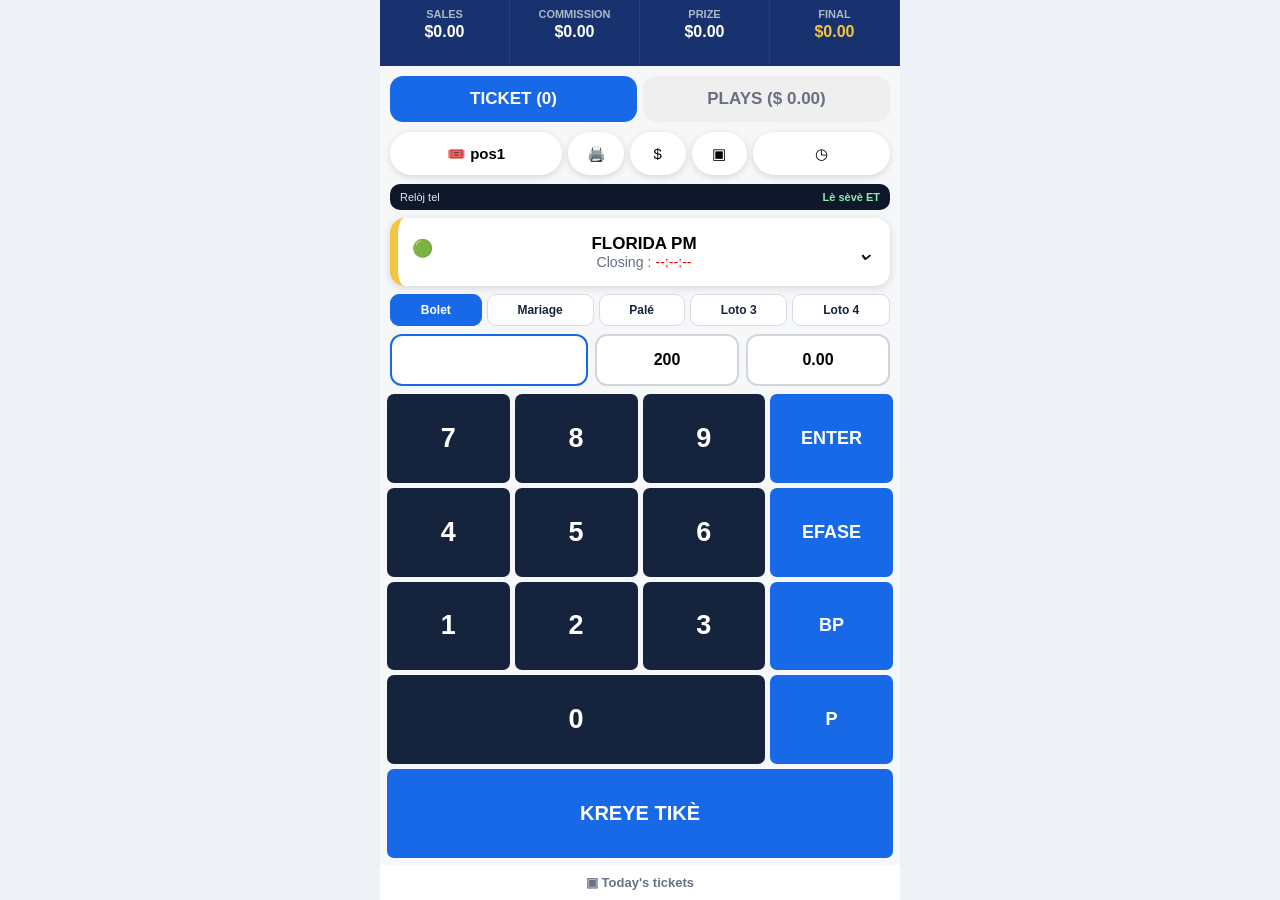
==== index.html @ c9020928 "Auto-detect Bolet Loto3 Mariage and keep explicit Loto4 option" ====
<!DOCTYPE html>
<html lang="ht">
<head>
  <meta charset="UTF-8" />
  <meta name="viewport" content="width=device-width, initial-scale=1, viewport-fit=cover" />
  <meta name="theme-color" content="#071a4a" />
  <link rel="manifest" href="./manifest.webmanifest" />
  <title>Cash Loto Bolet POS</title>
  <style>
*{box-sizing:border-box}html,body{margin:0;width:100%;height:100%;overflow:hidden;overscroll-behavior:none;background:#eef1f5;font-family:-apple-system,BlinkMacSystemFont,"Segoe UI",sans-serif;color:#101827}
.posapp{width:100%;max-width:520px;height:100dvh;min-height:100dvh;margin:auto;background:#f6f7f9;overflow:hidden;display:flex;flex-direction:column;touch-action:manipulation}
.top{height:78px;background:linear-gradient(180deg,#1839e8 0%,#0879ef 55%,#08c9d7 100%);display:flex;align-items:center;gap:10px;padding:env(safe-area-inset-top) 12px 0}
.icon{border:0;background:transparent;font-size:28px;font-weight:900}.brand{flex:1;text-align:center;font-weight:900;font-size:22px}.brand b{color:#ffd21a}.brand small{display:block;font-size:8px;letter-spacing:2px}
.balance{text-align:center}.balance small{display:block;font-size:10px;font-weight:800}.balance strong{font-size:20px}
.stats{height:66px;background:#17326f;color:#aeb7c6;display:grid;grid-template-columns:repeat(4,1fr);text-align:center}.stats div{padding:8px 3px;border-right:1px solid #344052;font-size:11px;font-weight:800}.stats b{display:block;color:#fff;font-size:16px;margin-top:3px}.stats div:last-child b{color:#f4c542}
.tabs{display:grid;grid-template-columns:1fr 1fr;gap:6px;padding:10px}.tabs button{border:0;border-radius:13px;padding:13px;font-size:17px;font-weight:900;color:#687080}.tabs .active{background:#1769e8;color:#fff}
.tools{display:grid;grid-template-columns:1.7fr .55fr .55fr .55fr 1.35fr;gap:6px;padding:0 10px 9px}.tools button{min-height:43px;border:0;background:#fff;border-radius:22px;box-shadow:0 2px 7px #0002;font-size:15px}
.draw{width:calc(100% - 20px);margin:0 10px 8px;min-height:68px;border:0;border-left:8px solid #f4c542;border-radius:15px;background:#fff;box-shadow:0 2px 8px #0002;position:relative;font-size:17px}.draw span{position:absolute;left:14px;top:20px}.draw b{display:block}.draw small{display:block;color:#667085}.draw em{color:red;font-style:normal}.draw i{position:absolute;right:16px;top:22px;font-size:22px}
.timebar{margin:0 10px 8px;background:#0f172a;color:#e2e8f0;font-size:11px;padding:7px 10px;border-radius:10px;display:flex;justify-content:space-between}.timebar b{color:#86efac}
.clockwarn,.offbar{margin:0 10px 8px;font-size:11px;padding:7px 10px;border-radius:10px;font-weight:700;text-align:center}
.clockwarn{background:#fef3c7;color:#92400e}.offbar{background:#f59e0b;color:#111;display:none}.offbar.on{display:block}
.inputs{display:grid;grid-template-columns:1.1fr .8fr .8fr;gap:7px;padding:0 10px 8px}.inputs input{width:100%;height:52px;border:2px solid #d2d6dc;border-radius:12px;text-align:center;font-size:22px;font-weight:800}.inputs input:first-child{border-color:#1769e8}
.keys{display:grid;grid-template-columns:repeat(4,1fr);gap:5px;padding:0 7px;flex:1;min-height:0}.keys button{height:auto;min-height:0;border:0;border-radius:7px;background:#15233d;color:#fff;font-size:27px;font-weight:800}.keys .green,.keys .enter{background:#1769e8}.keys .muted{background:#aeb4bd}.keys .print{background:#164ec9}.keys .cal{background:#c4a35a}.keys .zero{grid-column:span 2}.keys .enter{grid-column:span 2;font-size:24px}.keys button.selected{outline:3px solid #f4c542;outline-offset:-3px}
footer{flex:0 0 auto;text-align:center;background:#fff;margin-top:7px;padding:10px 8px max(10px,env(safe-area-inset-bottom));font-size:13px;font-weight:700;color:#697386}
.panel{position:fixed;left:50%;transform:translateX(-50%);bottom:0;width:min(520px,100%);max-height:70vh;overflow:auto;background:#fff;border-radius:18px 18px 0 0;box-shadow:0 -10px 35px #0004;padding:16px;z-index:50}.panel.hidden{display:none}.panel h3{margin:0 0 10px}.panel .row{display:flex;justify-content:space-between;padding:10px 0;border-bottom:1px solid #eee}.panel button{padding:9px 12px;border:0;border-radius:9px;background:#1769e8;color:#fff;font-weight:700;margin:4px 4px 0 0}
.wa{background:#25D366!important}.printb{background:#111!important}
.receipt{font-family:ui-monospace,Menlo,Consolas,monospace;font-size:13px;border:1px dashed #9ca3af;padding:12px;border-radius:8px;margin:8px 0}
@media print{.top,.stats,.tabs,.tools,.draw,.inputs,.keys,footer,.timebar,.clockwarn,.offbar,.panel button{display:none!important}.panel{position:static;transform:none;box-shadow:none;max-height:none}}
  @media(max-height:760px){.top{height:64px}.stats{height:56px}.tabs{padding:6px 10px}.tabs button{padding:9px}.tools{padding-bottom:6px}.tools button{min-height:36px}.draw{min-height:56px;margin-bottom:6px}.inputs input{height:44px}.keys{gap:4px}.keys button{font-size:23px}footer{padding-top:6px;padding-bottom:max(6px,env(safe-area-inset-bottom))}}
button{-webkit-tap-highlight-color:transparent;user-select:none}input{font-size:16px!important}
.gamepick{font-size:14px!important;background:#e8edf5!important;color:#142136!important}.gamepick.selected{background:#1769e8!important;color:#fff!important;outline:3px solid #f4c542;outline-offset:-3px}.keys .print,.keys .cal,.keys .muted{font-size:14px}
.gamebar{display:flex;gap:5px;padding:0 10px 8px;overflow-x:auto;scrollbar-width:none}.gamebar::-webkit-scrollbar{display:none}.gamebar button{flex:1 0 auto;border:1px solid #d7dce5;background:#fff;color:#15233d;border-radius:9px;padding:8px 10px;font-size:12px;font-weight:800}.gamebar button.active{background:#1769e8;color:#fff;border-color:#1769e8}
.finalkeys{grid-template-columns:repeat(4,1fr)!important}.finalkeys .zero{grid-column:span 3!important}.finalkeys .side{background:#1769e8!important;color:#fff!important;font-size:18px!important}.finalkeys .create{grid-column:1/-1!important;background:#1769e8!important;color:#fff!important;font-size:20px!important}.finalkeys button{min-height:58px}
</style>
</head>
<body>
<div class="posapp">

<section class="stats"><div>SALES<b id="sales">$0.00</b></div><div>COMMISSION<b id="comm">$0.00</b></div><div>PRIZE<b id="prize">$0.00</b></div><div>FINAL<b id="final">$0.00</b></div></section>
<section class="tabs"><button class="active" id="ticketTab">TICKET (<span id="tc">0</span>)</button><button id="playsTab">PLAYS ($ <span id="plays">0.00</span>)</button></section>
<section class="tools"><button id="posBtn">🎟️ <b>pos1</b></button><button id="printBtn">🖨️</button><button id="moneyBtn">$</button><button id="copyBtn">▣</button><button id="clockBtn">◷ <span id="clock"></span></button></section>
<div class="offbar" id="offbar">OFFLINE — vann yo ap senkronize apre</div>
<div class="timebar"><span id="phoneTime">Relòj tel</span><b id="serverTime">Lè sèvè ET</b></div>
<div class="clockwarn" id="clockwarn" style="display:none">Relòj telefòn lan pa bon. Fèmen vann sou lè sèvè.</div>
<button class="draw" id="drawBtn"><span>🟢</span><b id="drawName">FLORIDA PM</b><small>Closing : <em id="countdown">--:--:--</em></small><i>⌄</i></button>
<section class="gamebar"><button class="active" data-mode="B">Bolet</button><button data-mode="M">Mariage</button><button data-mode="P">Palé</button><button data-mode="3">Loto 3</button><button data-mode="4">Loto 4</button></section>
<section class="inputs"><input id="number" inputmode="none" readonly maxlength="4" aria-label="Nimewo"><input id="limit" value="200" readonly aria-label="Disponib"><input id="amount" inputmode="none" readonly value="0.00" aria-label="Montan"></section>
<section class="keys finalkeys">
<button data-key="7">7</button><button data-key="8">8</button><button data-key="9">9</button><button class="side" id="enter">ENTER</button>
<button data-key="4">4</button><button data-key="5">5</button><button data-key="6">6</button><button class="side" data-key="back">EFASE</button>
<button data-key="1">1</button><button data-key="2">2</button><button data-key="3">3</button><button class="side" data-mode="BP">BP</button>
<button class="zero" data-key="0">0</button><button class="side" data-mode="P">P</button>
<button class="create" id="createTicket">KREYE TIKÈ</button>
</section>
<footer id="todayBtn">▣ Today's tickets</footer>
<div id="panel" class="panel hidden"></div>
</div>
<script>
const S='cashloto-active-pos-v4';
let st=JSON.parse(localStorage.getItem(S)||'null')||{balance:707.58,sales:0,tickets:[],cart:[],mode:'B',draw:'FLORIDA PM'};
const save=()=>localStorage.setItem(S,JSON.stringify(st));
const el=id=>document.getElementById(id);
const num=el('number'), amt=el('amount'), panel=el('panel');
const fmt=n=>'$'+Number(n||0).toFixed(2);
let field='number',marriageFirst='';
num.onclick=()=>field='number'; amt.onclick=()=>field='amount';
const DRAWS={'FLORIDA AM':[13,15],'FLORIDA PM':[21,30],'NEW YORK AM':[14,15],'NEW YORK PM':[22,15],'GEORGIA AM':[12,15],'GEORGIA PM':[18,45],'CONNECTICUT AM':[13,20],'CONNECTICUT PM':[22,15]};
function maxLen(){return 4}
function resolvedMode(n){
  if(st.mode==='4') return '4';
  if(st.mode==='3') return '3';
  if(st.mode==='M') return 'M';
  if(st.mode==='P') return 'P';
  if(n.length===2) return 'B';
  if(n.length===3) return '3';
  if(n.length===4) return 'M';
  return st.mode||'B';
}

const UUIDS=['000018f0-0000-1000-8000-00805f9b34fb','49535343-fe7d-4ae5-8fa9-9fafd205e455','6e400001-b5a3-f393-e0a9-e50e24dcca9e','e7810a71-73ae-499d-8c15-faa9aef0c3f2'];
let bt={dev:null,ch:null,name:localStorage.getItem('escpos-name')||''};
function enc(s){const a=new Uint8Array(s.length);for(let i=0;i<s.length;i++)a[i]=s.charCodeAt(i)&255;return a}
function merge(parts){const n=parts.reduce((a,p)=>a+p.length,0);const o=new Uint8Array(n);let i=0;parts.forEach(p=>{o.set(p,i);i+=p.length});return o}
function ticketBytes(list){
  const tot=list.reduce((a,t)=>a+t.amount,0);
  const L=['CASH LOTO','** ORIGINAL **','PDV pos1',st.draw,'--------------------','BOUL          PWEN'];
  list.forEach(t=>L.push((t.number+'          ').slice(0,12)+fmt(t.amount)));
  L.push('--------------------','TOTAL     '+fmt(tot),'58mm ESC/POS','');
  return merge([
    new Uint8Array([0x1B,0x40,0x1C,0x2E,0x1B,0x61,0x01,0x1B,0x21,0x00]),
    enc(L.join('\n')+'\n\n\n'),
    new Uint8Array([0x1D,0x56,0x00])
  ]);
}
async function findWrite(server){
  const svcs=await server.getPrimaryServices();
  for(const s of svcs){
    const chs=await s.getCharacteristics();
    for(const c of chs){ if(c.properties.write||c.properties.writeWithoutResponse) return c; }
  }
  throw new Error('Pa jwenn kanal write');
}
async function btConnect(){
  if(!navigator.bluetooth) throw new Error('Web Bluetooth pa disponib. Itilize Chrome Android / Edge.');
  const dev=await navigator.bluetooth.requestDevice({acceptAllDevices:true,optionalServices:UUIDS});
  const server=await dev.gatt.connect();
  bt.ch=await findWrite(server); bt.dev=dev; bt.name=dev.name||'Enprimant';
  localStorage.setItem('escpos-name',bt.name);
}
async function btWrite(bytes){
  if(!bt.ch) await btConnect();
  const chunk=20;
  for(let i=0;i<bytes.length;i+=chunk){
    const sl=bytes.slice(i,i+chunk);
    if(bt.ch.properties.writeWithoutResponse) await bt.ch.writeValueWithoutResponse(sl);
    else await bt.ch.writeValue(sl);
  }
}
async function printEscpos(list){
  try{ await btWrite(ticketBytes(list)); alert('Voye sou enprimant: '+(bt.name||'')); }
  catch(e){ if(!confirm(e.message+'\nEnprime sou telefòn?')) return; window.print(); }
}

function sync(){
  el('balance').textContent=fmt(st.balance); el('final').textContent=fmt(st.balance);
  el('sales').textContent=fmt(st.sales); el('comm').textContent=fmt(st.sales*0.1);
  el('tc').textContent=st.tickets.length;
  el('plays').textContent=st.cart.reduce((a,t)=>a+t.amount,0).toFixed(2);
  el('drawName').textContent=st.draw;
  document.querySelectorAll('[data-mode]').forEach(b=>{b.classList.toggle('selected',b.dataset.mode===st.mode);b.classList.toggle('active',b.dataset.mode===st.mode)});
  el('offbar').classList.toggle('on',!navigator.onLine);
}
function rows(a){return a.length?a.map(t=>'<div class="row"><span><b>'+t.number+'</b> · '+t.draw+' · '+t.mode+'</span><b>'+fmt(t.amount)+'</b></div>').join(''):'<p>Pa gen tikè.</p>'}
function show(t,h){panel.innerHTML='<h3>'+t+'</h3>'+h+'<p><button id="closePanel">Fèmen</button></p>';panel.classList.remove('hidden');el('closePanel').onclick=()=>panel.classList.add('hidden')}
function receiptHtml(list){
  const lines=list.map(t=>'<div class="row"><span>'+t.number+'</span><b>'+fmt(t.amount)+'</b></div>').join('');
  const tot=list.reduce((a,t)=>a+t.amount,0);
  return '<div class="receipt"><h3>** ORIGINAL **</h3><div class="row"><span>PDV</span><b>pos1</b></div><div class="row"><span>Tiraj</span><b>'+st.draw+'</b></div><div class="row"><span>BOUL</span><b>PWEN</b></div>'+lines+'<div class="row"><span>TOTAL FICH</span><b>'+fmt(tot)+'</b></div></div>';
}
function afterTicket(list){
  show('Fich kreye', receiptHtml(list)+
    '<button class="printb" id="pBt">Enprime ESC/POS</button>'+
    '<button class="printb" id="p1">Enprime telefòn</button>'+
    '<button class="wa" id="wa1">WhatsApp</button>');
  el('pBt').onclick=()=>printEscpos(list);
  el('p1').onclick=()=>window.print();
  el('wa1').onclick=()=>{const tot=list.reduce((a,t)=>a+t.amount,0);location.href='https://wa.me/?text='+encodeURIComponent('Cash Loto '+st.draw+'\n'+list.map(t=>t.number+' = '+fmt(t.amount)).join('\n')+'\nTotal '+fmt(tot));};
}
function printerPanel(){
  show('Paramèt Enprimant',
    '<div class="row"><span>Web Bluetooth</span><b>'+(navigator.bluetooth?'Wi':'Non')+'</b></div>'+
    '<div class="row"><span>Machin</span><b>'+(bt.name||'Pa konekte')+'</b></div>'+
    '<div class="row"><span>Papye</span><b>58 mm · 32 kar</b></div>'+
    '<div class="row"><span>Kòd</span><b>ESC/POS · CP1252</b></div>'+
    '<button id="btPair">Konekte Bluetooth</button>'+
    '<button id="btTest">Tès enprime</button>');
  el('btPair').onclick=()=>btConnect().then(()=>alert('Konekte: '+bt.name)).catch(e=>alert(e.message));
  el('btTest').onclick=()=>printEscpos([{number:'00',amount:0,draw:st.draw}]);
}
document.querySelector('.keys').onclick=e=>{
  const b=e.target.closest('button'); if(!b) return;
  const k=b.dataset.key,m=b.dataset.mode;
  if(m){st.mode=m;marriageFirst='';num.value='';field='number';save();sync();return}
  if(k==='back'){ if(field==='amount') amt.value=amt.value.length>1?amt.value.slice(0,-1):'0'; else num.value=num.value.slice(0,-1); }
  else if(/^\d$/.test(k)){if(field==='amount'){amt.value=(amt.value==='0.00'||amt.value==='0')?k:amt.value+k}else{num.value=(num.value+k).slice(0,4)}}
  else if(k==='.'){ field='amount'; if(!String(amt.value).includes('.')) amt.value+='.'; }
  else if(k==='+') amt.value=((+amt.value||0)+1).toFixed(2);
  else if(k==='-') amt.value=Math.max(0,(+amt.value||0)-1).toFixed(2);
  else if(k==='/') amt.value=((+amt.value||0)/2).toFixed(2);
};
el('enter').onclick=()=>{
  let n=num.value.trim(),a=Number(amt.value);
  if(!n)return alert('Antre boul la.');
  const mode=resolvedMode(n);
  if(mode==='B'&&n.length!==2)return alert('Bolet = 2 chif.');
  if(mode==='3'&&n.length!==3)return alert('Loto 3 = 3 chif.');
  if(mode==='4'&&n.length!==4)return alert('Loto 4 = 4 chif.');
  if(mode==='M'&&n.length!==4)return alert('Mariage = 4 chif (2 boul).');
  if(mode==='P'&&n.length!==2)return alert('Palé = 2 chif.');
  if(!a||a<=0){a=Number(st.lastAmount||0);if(!a){field='amount';return alert('Antre montan an.');}amt.value=a.toFixed(2);}
  const available=Number(el('limit').value)||0;
  if(a>available)return alert('Montan disponib se '+fmt(available)+'.');
  if(a>st.balance)return alert('Balance pa sifi.');
  const displayNumber=mode==='M'?n.slice(0,2)+'-'+n.slice(2):n;
  const t={id:Date.now(),number:displayNumber,amount:a,draw:st.draw,mode,at:new Date().toISOString()};
  st.lastAmount=a;st.balance-=a;st.sales+=a;st.tickets.unshift(t);st.cart.push(t);save();sync();
  num.value='';amt.value=a.toFixed(2);field='number';
};
el('drawBtn').onclick=()=>show('Chwazi tiraj',Object.keys(DRAWS).map(d=>'<div class="row"><span>'+d+'</span><button data-draw="'+d+'">Chwazi</button></div>').join(''));
panel.onclick=e=>{const d=e.target.dataset.draw;if(d){st.draw=d;save();sync();panel.classList.add('hidden');return}if(e.target.id==='printerOpen')printerPanel()};
el('ticketTab').onclick=()=>show('Tikè',rows(st.tickets));
el('playsTab').onclick=()=>show('Plays',rows(st.cart)+receiptHtml(st.cart));
el('todayBtn').onclick=()=>show("Today's tickets",rows(st.tickets.filter(t=>new Date(t.at).toDateString()===new Date().toDateString())));
el('printBtn').onclick=()=>{if(!st.cart.length)return alert('Pa gen fich.');afterTicket(st.cart)};
el('moneyBtn').onclick=()=>show('Balance','<div class="row"><span>Balance</span><b>'+fmt(st.balance)+'</b></div>');
el('copyBtn').onclick=async()=>{const t=st.tickets[0];if(!t)return alert('Pa gen tikè.');try{await navigator.clipboard.writeText('Cash Loto '+t.number+' '+fmt(t.amount));alert('Kopye')}catch(e){alert(e.message)}};
el('posBtn').onclick=()=>show('POS','<div class="row"><span>PDV</span><b>pos1</b></div>');
el('menuBtn').onclick=()=>show('Menu','<div class="row"><span>POS</span><b>pos1</b></div><div class="row"><span>Tikè jodi a</span><b>'+st.tickets.length+'</b></div><button id="printerOpen">Enprimant</button>');
el('reportBtn').onclick=()=>show('Rapò','<div class="row"><span>Sales</span><b>'+fmt(st.sales)+'</b></div>');
el('moreBtn').onclick=()=>printerPanel();
el('clockBtn').onclick=()=>alert(new Date().toLocaleString());
function tick(){
  const now=new Date(), et=new Date(now.toLocaleString('en-US',{timeZone:'America/New_York'}));
  el('phoneTime').textContent='Tel '+now.toLocaleTimeString();
  el('serverTime').textContent='Sèvè '+et.toLocaleTimeString()+' ET';
  el('clockwarn').style.display=Math.abs(now-et)>5*60*1000?'block':'none';
  const hhmm=DRAWS[st.draw]; if(!hhmm) return;
  const close=new Date(et); close.setHours(hhmm[0],hhmm[1],0,0);
  let sec=Math.max(0,Math.floor((close-et)/1000));
  el('countdown').textContent=[Math.floor(sec/3600),Math.floor(sec%3600/60),sec%60].map(x=>String(x).padStart(2,'0')).join(':');
  el('clock').textContent=et.toLocaleTimeString([],{hour:'2-digit',minute:'2-digit',second:'2-digit'});
}
setInterval(tick,1000);tick();sync();
window.addEventListener('online',sync);window.addEventListener('offline',sync);
if('serviceWorker' in navigator) navigator.serviceWorker.register('./sw.js');

el('createTicket').onclick=()=>{if(!st.cart.length)return alert('Pa gen play pou kreye tikè.');const list=[...st.cart];const total=list.reduce((a,t)=>a+t.amount,0);show('Tikè pare',receiptHtml(list)+'<button class="printb" id="finalPrint">Enprime</button><button class="wa" id="finalWa">WhatsApp</button>');el('finalPrint').onclick=()=>printEscpos(list);el('finalWa').onclick=()=>{location.href='https://wa.me/?text='+encodeURIComponent('Cash Loto '+st.draw+'\n'+list.map(t=>t.number+' = '+fmt(t.amount)).join('\n')+'\nTotal '+fmt(total))};st.cart=[];save();sync();};
</script>
</body>
</html>
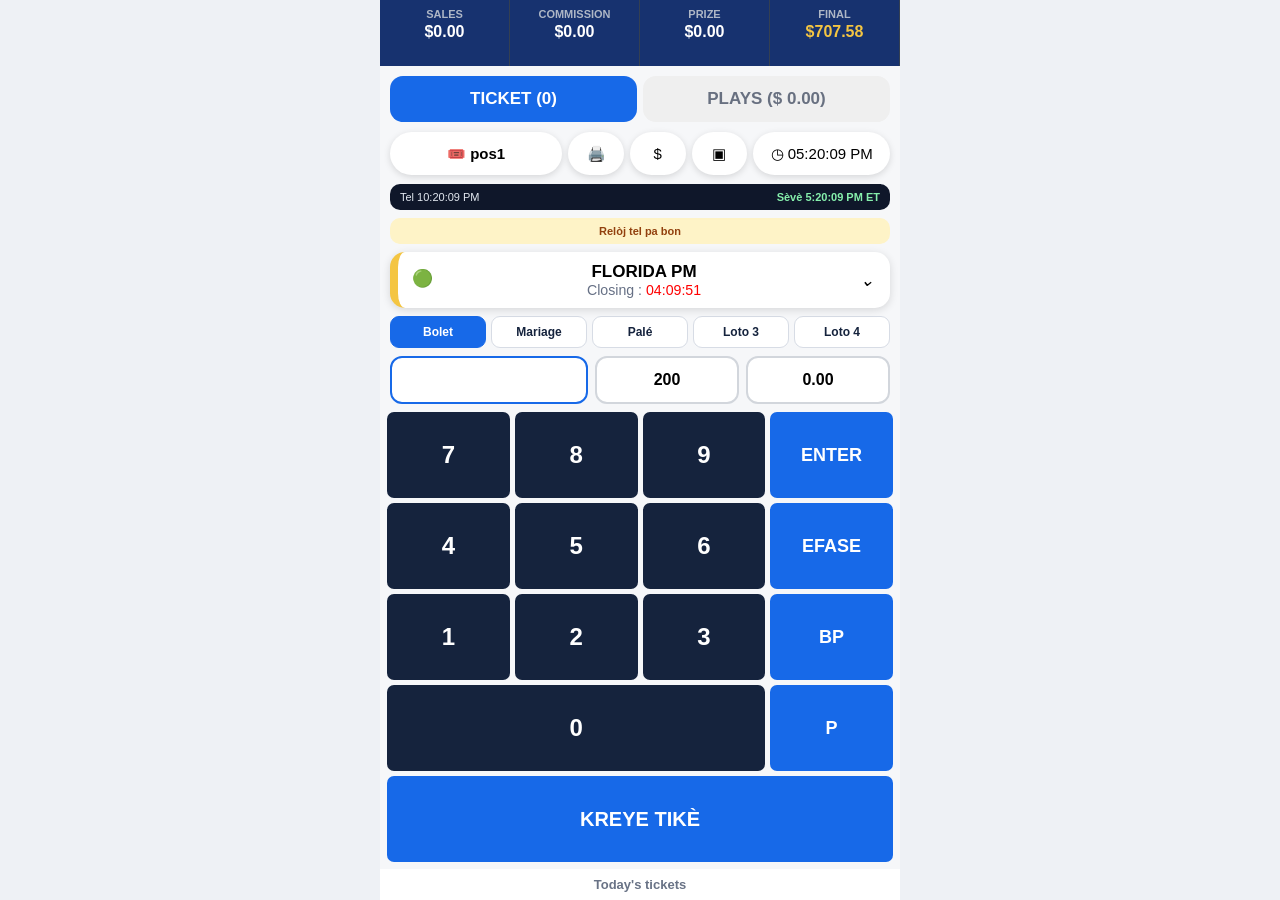
==== commit 839d37a1: "Fix ball entry and keypad functions after missing header IDs" ====
--- a/index.html
+++ b/index.html
@@ -9,212 +9,133 @@
   <style>
 *{box-sizing:border-box}html,body{margin:0;width:100%;height:100%;overflow:hidden;overscroll-behavior:none;background:#eef1f5;font-family:-apple-system,BlinkMacSystemFont,"Segoe UI",sans-serif;color:#101827}
 .posapp{width:100%;max-width:520px;height:100dvh;min-height:100dvh;margin:auto;background:#f6f7f9;overflow:hidden;display:flex;flex-direction:column;touch-action:manipulation}
-.top{height:78px;background:linear-gradient(180deg,#1839e8 0%,#0879ef 55%,#08c9d7 100%);display:flex;align-items:center;gap:10px;padding:env(safe-area-inset-top) 12px 0}
-.icon{border:0;background:transparent;font-size:28px;font-weight:900}.brand{flex:1;text-align:center;font-weight:900;font-size:22px}.brand b{color:#ffd21a}.brand small{display:block;font-size:8px;letter-spacing:2px}
-.balance{text-align:center}.balance small{display:block;font-size:10px;font-weight:800}.balance strong{font-size:20px}
 .stats{height:66px;background:#17326f;color:#aeb7c6;display:grid;grid-template-columns:repeat(4,1fr);text-align:center}.stats div{padding:8px 3px;border-right:1px solid #344052;font-size:11px;font-weight:800}.stats b{display:block;color:#fff;font-size:16px;margin-top:3px}.stats div:last-child b{color:#f4c542}
 .tabs{display:grid;grid-template-columns:1fr 1fr;gap:6px;padding:10px}.tabs button{border:0;border-radius:13px;padding:13px;font-size:17px;font-weight:900;color:#687080}.tabs .active{background:#1769e8;color:#fff}
 .tools{display:grid;grid-template-columns:1.7fr .55fr .55fr .55fr 1.35fr;gap:6px;padding:0 10px 9px}.tools button{min-height:43px;border:0;background:#fff;border-radius:22px;box-shadow:0 2px 7px #0002;font-size:15px}
-.draw{width:calc(100% - 20px);margin:0 10px 8px;min-height:68px;border:0;border-left:8px solid #f4c542;border-radius:15px;background:#fff;box-shadow:0 2px 8px #0002;position:relative;font-size:17px}.draw span{position:absolute;left:14px;top:20px}.draw b{display:block}.draw small{display:block;color:#667085}.draw em{color:red;font-style:normal}.draw i{position:absolute;right:16px;top:22px;font-size:22px}
+.draw{width:calc(100% - 20px);margin:0 10px 8px;min-height:56px;border:0;border-left:8px solid #f4c542;border-radius:15px;background:#fff;box-shadow:0 2px 8px #0002;position:relative;font-size:17px}.draw span{position:absolute;left:14px;top:16px}.draw small{display:block;color:#667085}.draw em{color:red;font-style:normal}.draw i{position:absolute;right:16px;top:18px}
 .timebar{margin:0 10px 8px;background:#0f172a;color:#e2e8f0;font-size:11px;padding:7px 10px;border-radius:10px;display:flex;justify-content:space-between}.timebar b{color:#86efac}
-.clockwarn,.offbar{margin:0 10px 8px;font-size:11px;padding:7px 10px;border-radius:10px;font-weight:700;text-align:center}
-.clockwarn{background:#fef3c7;color:#92400e}.offbar{background:#f59e0b;color:#111;display:none}.offbar.on{display:block}
-.inputs{display:grid;grid-template-columns:1.1fr .8fr .8fr;gap:7px;padding:0 10px 8px}.inputs input{width:100%;height:52px;border:2px solid #d2d6dc;border-radius:12px;text-align:center;font-size:22px;font-weight:800}.inputs input:first-child{border-color:#1769e8}
-.keys{display:grid;grid-template-columns:repeat(4,1fr);gap:5px;padding:0 7px;flex:1;min-height:0}.keys button{height:auto;min-height:0;border:0;border-radius:7px;background:#15233d;color:#fff;font-size:27px;font-weight:800}.keys .green,.keys .enter{background:#1769e8}.keys .muted{background:#aeb4bd}.keys .print{background:#164ec9}.keys .cal{background:#c4a35a}.keys .zero{grid-column:span 2}.keys .enter{grid-column:span 2;font-size:24px}.keys button.selected{outline:3px solid #f4c542;outline-offset:-3px}
-footer{flex:0 0 auto;text-align:center;background:#fff;margin-top:7px;padding:10px 8px max(10px,env(safe-area-inset-bottom));font-size:13px;font-weight:700;color:#697386}
+.clockwarn,.offbar{margin:0 10px 8px;font-size:11px;padding:7px 10px;border-radius:10px;font-weight:700;text-align:center;display:none}.offbar.on,.clockwarn.on{display:block}.clockwarn{background:#fef3c7;color:#92400e}.offbar{background:#f59e0b;color:#111}
+.inputs{display:grid;grid-template-columns:1.1fr .8fr .8fr;gap:7px;padding:0 10px 8px}.inputs input{width:100%;height:48px;border:2px solid #d2d6dc;border-radius:12px;text-align:center;font-size:22px;font-weight:800}.inputs input:first-child{border-color:#1769e8}
+.keys{display:grid;grid-template-columns:repeat(4,1fr);gap:5px;padding:0 7px;flex:1;min-height:0}.keys button{border:0;border-radius:7px;background:#15233d;color:#fff;font-size:24px;font-weight:800;min-height:52px}
+footer{flex:0 0 auto;text-align:center;background:#fff;margin-top:7px;padding:8px max(8px,env(safe-area-inset-bottom));font-size:13px;font-weight:700;color:#697386}
 .panel{position:fixed;left:50%;transform:translateX(-50%);bottom:0;width:min(520px,100%);max-height:70vh;overflow:auto;background:#fff;border-radius:18px 18px 0 0;box-shadow:0 -10px 35px #0004;padding:16px;z-index:50}.panel.hidden{display:none}.panel h3{margin:0 0 10px}.panel .row{display:flex;justify-content:space-between;padding:10px 0;border-bottom:1px solid #eee}.panel button{padding:9px 12px;border:0;border-radius:9px;background:#1769e8;color:#fff;font-weight:700;margin:4px 4px 0 0}
 .wa{background:#25D366!important}.printb{background:#111!important}
 .receipt{font-family:ui-monospace,Menlo,Consolas,monospace;font-size:13px;border:1px dashed #9ca3af;padding:12px;border-radius:8px;margin:8px 0}
-@media print{.top,.stats,.tabs,.tools,.draw,.inputs,.keys,footer,.timebar,.clockwarn,.offbar,.panel button{display:none!important}.panel{position:static;transform:none;box-shadow:none;max-height:none}}
-  @media(max-height:760px){.top{height:64px}.stats{height:56px}.tabs{padding:6px 10px}.tabs button{padding:9px}.tools{padding-bottom:6px}.tools button{min-height:36px}.draw{min-height:56px;margin-bottom:6px}.inputs input{height:44px}.keys{gap:4px}.keys button{font-size:23px}footer{padding-top:6px;padding-bottom:max(6px,env(safe-area-inset-bottom))}}
+.gamebar{display:flex;gap:5px;padding:0 10px 8px}.gamebar button{flex:1;border:1px solid #d7dce5;background:#fff;color:#15233d;border-radius:9px;padding:8px 6px;font-size:12px;font-weight:800}.gamebar button.active{background:#1769e8;color:#fff;border-color:#1769e8}
+.finalkeys .zero{grid-column:span 3}.finalkeys .side,.finalkeys .create{background:#1769e8;color:#fff;font-size:18px}.finalkeys .create{grid-column:1/-1;font-size:20px}
 button{-webkit-tap-highlight-color:transparent;user-select:none}input{font-size:16px!important}
-.gamepick{font-size:14px!important;background:#e8edf5!important;color:#142136!important}.gamepick.selected{background:#1769e8!important;color:#fff!important;outline:3px solid #f4c542;outline-offset:-3px}.keys .print,.keys .cal,.keys .muted{font-size:14px}
-.gamebar{display:flex;gap:5px;padding:0 10px 8px;overflow-x:auto;scrollbar-width:none}.gamebar::-webkit-scrollbar{display:none}.gamebar button{flex:1 0 auto;border:1px solid #d7dce5;background:#fff;color:#15233d;border-radius:9px;padding:8px 10px;font-size:12px;font-weight:800}.gamebar button.active{background:#1769e8;color:#fff;border-color:#1769e8}
-.finalkeys{grid-template-columns:repeat(4,1fr)!important}.finalkeys .zero{grid-column:span 3!important}.finalkeys .side{background:#1769e8!important;color:#fff!important;font-size:18px!important}.finalkeys .create{grid-column:1/-1!important;background:#1769e8!important;color:#fff!important;font-size:20px!important}.finalkeys button{min-height:58px}
-</style>
+  </style>
 </head>
 <body>
 <div class="posapp">
-
 <section class="stats"><div>SALES<b id="sales">$0.00</b></div><div>COMMISSION<b id="comm">$0.00</b></div><div>PRIZE<b id="prize">$0.00</b></div><div>FINAL<b id="final">$0.00</b></div></section>
 <section class="tabs"><button class="active" id="ticketTab">TICKET (<span id="tc">0</span>)</button><button id="playsTab">PLAYS ($ <span id="plays">0.00</span>)</button></section>
 <section class="tools"><button id="posBtn">🎟️ <b>pos1</b></button><button id="printBtn">🖨️</button><button id="moneyBtn">$</button><button id="copyBtn">▣</button><button id="clockBtn">◷ <span id="clock"></span></button></section>
-<div class="offbar" id="offbar">OFFLINE — vann yo ap senkronize apre</div>
+<div class="offbar" id="offbar">OFFLINE</div>
 <div class="timebar"><span id="phoneTime">Relòj tel</span><b id="serverTime">Lè sèvè ET</b></div>
-<div class="clockwarn" id="clockwarn" style="display:none">Relòj telefòn lan pa bon. Fèmen vann sou lè sèvè.</div>
+<div class="clockwarn" id="clockwarn">Relòj tel pa bon</div>
 <button class="draw" id="drawBtn"><span>🟢</span><b id="drawName">FLORIDA PM</b><small>Closing : <em id="countdown">--:--:--</em></small><i>⌄</i></button>
-<section class="gamebar"><button class="active" data-mode="B">Bolet</button><button data-mode="M">Mariage</button><button data-mode="P">Palé</button><button data-mode="3">Loto 3</button><button data-mode="4">Loto 4</button></section>
-<section class="inputs"><input id="number" inputmode="none" readonly maxlength="4" aria-label="Nimewo"><input id="limit" value="200" readonly aria-label="Disponib"><input id="amount" inputmode="none" readonly value="0.00" aria-label="Montan"></section>
-<section class="keys finalkeys">
+<section class="gamebar" id="gamebar"><button class="active" data-mode="B">Bolet</button><button data-mode="M">Mariage</button><button data-mode="P">Palé</button><button data-mode="3">Loto 3</button><button data-mode="4">Loto 4</button></section>
+<section class="inputs"><input id="number" inputmode="none" readonly maxlength="4"><input id="limit" value="200" readonly><input id="amount" inputmode="none" readonly value="0.00"></section>
+<section class="keys finalkeys" id="keys">
 <button data-key="7">7</button><button data-key="8">8</button><button data-key="9">9</button><button class="side" id="enter">ENTER</button>
 <button data-key="4">4</button><button data-key="5">5</button><button data-key="6">6</button><button class="side" data-key="back">EFASE</button>
 <button data-key="1">1</button><button data-key="2">2</button><button data-key="3">3</button><button class="side" data-mode="BP">BP</button>
 <button class="zero" data-key="0">0</button><button class="side" data-mode="P">P</button>
 <button class="create" id="createTicket">KREYE TIKÈ</button>
 </section>
-<footer id="todayBtn">▣ Today's tickets</footer>
+<footer id="todayBtn">Today's tickets</footer>
 <div id="panel" class="panel hidden"></div>
 </div>
 <script>
-const S='cashloto-active-pos-v4';
-let st=JSON.parse(localStorage.getItem(S)||'null')||{balance:707.58,sales:0,tickets:[],cart:[],mode:'B',draw:'FLORIDA PM'};
+const S='cashloto-active-pos-v5';
+let st=JSON.parse(localStorage.getItem(S)||'null')||{balance:707.58,sales:0,tickets:[],cart:[],mode:'B',draw:'FLORIDA PM',lastAmount:0};
 const save=()=>localStorage.setItem(S,JSON.stringify(st));
 const el=id=>document.getElementById(id);
-const num=el('number'), amt=el('amount'), panel=el('panel');
+const on=(id,fn)=>{const n=el(id);if(n)n.onclick=fn};
+const num=el('number'),amt=el('amount'),panel=el('panel');
 const fmt=n=>'$'+Number(n||0).toFixed(2);
-let field='number',marriageFirst='';
+let field='number';
 num.onclick=()=>field='number'; amt.onclick=()=>field='amount';
 const DRAWS={'FLORIDA AM':[13,15],'FLORIDA PM':[21,30],'NEW YORK AM':[14,15],'NEW YORK PM':[22,15],'GEORGIA AM':[12,15],'GEORGIA PM':[18,45],'CONNECTICUT AM':[13,20],'CONNECTICUT PM':[22,15]};
-function maxLen(){return 4}
-function resolvedMode(n){
-  if(st.mode==='4') return '4';
-  if(st.mode==='3') return '3';
-  if(st.mode==='M') return 'M';
-  if(st.mode==='P') return 'P';
-  if(n.length===2) return 'B';
-  if(n.length===3) return '3';
-  if(n.length===4) return 'M';
-  return st.mode||'B';
-}
-
-const UUIDS=['000018f0-0000-1000-8000-00805f9b34fb','49535343-fe7d-4ae5-8fa9-9fafd205e455','6e400001-b5a3-f393-e0a9-e50e24dcca9e','e7810a71-73ae-499d-8c15-faa9aef0c3f2'];
-let bt={dev:null,ch:null,name:localStorage.getItem('escpos-name')||''};
-function enc(s){const a=new Uint8Array(s.length);for(let i=0;i<s.length;i++)a[i]=s.charCodeAt(i)&255;return a}
-function merge(parts){const n=parts.reduce((a,p)=>a+p.length,0);const o=new Uint8Array(n);let i=0;parts.forEach(p=>{o.set(p,i);i+=p.length});return o}
-function ticketBytes(list){
-  const tot=list.reduce((a,t)=>a+t.amount,0);
-  const L=['CASH LOTO','** ORIGINAL **','PDV pos1',st.draw,'--------------------','BOUL          PWEN'];
-  list.forEach(t=>L.push((t.number+'          ').slice(0,12)+fmt(t.amount)));
-  L.push('--------------------','TOTAL     '+fmt(tot),'58mm ESC/POS','');
-  return merge([
-    new Uint8Array([0x1B,0x40,0x1C,0x2E,0x1B,0x61,0x01,0x1B,0x21,0x00]),
-    enc(L.join('\n')+'\n\n\n'),
-    new Uint8Array([0x1D,0x56,0x00])
-  ]);
-}
-async function findWrite(server){
-  const svcs=await server.getPrimaryServices();
-  for(const s of svcs){
-    const chs=await s.getCharacteristics();
-    for(const c of chs){ if(c.properties.write||c.properties.writeWithoutResponse) return c; }
-  }
-  throw new Error('Pa jwenn kanal write');
-}
-async function btConnect(){
-  if(!navigator.bluetooth) throw new Error('Web Bluetooth pa disponib. Itilize Chrome Android / Edge.');
-  const dev=await navigator.bluetooth.requestDevice({acceptAllDevices:true,optionalServices:UUIDS});
-  const server=await dev.gatt.connect();
-  bt.ch=await findWrite(server); bt.dev=dev; bt.name=dev.name||'Enprimant';
-  localStorage.setItem('escpos-name',bt.name);
-}
-async function btWrite(bytes){
-  if(!bt.ch) await btConnect();
-  const chunk=20;
-  for(let i=0;i<bytes.length;i+=chunk){
-    const sl=bytes.slice(i,i+chunk);
-    if(bt.ch.properties.writeWithoutResponse) await bt.ch.writeValueWithoutResponse(sl);
-    else await bt.ch.writeValue(sl);
-  }
-}
-async function printEscpos(list){
-  try{ await btWrite(ticketBytes(list)); alert('Voye sou enprimant: '+(bt.name||'')); }
-  catch(e){ if(!confirm(e.message+'\nEnprime sou telefòn?')) return; window.print(); }
-}
-
+function needLen(){return st.mode==='M'||st.mode==='4'?4:st.mode==='3'?3:2}
+function setMode(m){st.mode=m;num.value='';field='number';save();sync()}
 function sync(){
-  el('balance').textContent=fmt(st.balance); el('final').textContent=fmt(st.balance);
-  el('sales').textContent=fmt(st.sales); el('comm').textContent=fmt(st.sales*0.1);
+  const f=el('final'); if(f) f.textContent=fmt(st.balance);
+  el('sales').textContent=fmt(st.sales);
+  el('comm').textContent=fmt(st.sales*0.1);
   el('tc').textContent=st.tickets.length;
   el('plays').textContent=st.cart.reduce((a,t)=>a+t.amount,0).toFixed(2);
   el('drawName').textContent=st.draw;
-  document.querySelectorAll('[data-mode]').forEach(b=>{b.classList.toggle('selected',b.dataset.mode===st.mode);b.classList.toggle('active',b.dataset.mode===st.mode)});
+  document.querySelectorAll('#gamebar [data-mode]').forEach(b=>b.classList.toggle('active',b.dataset.mode===st.mode));
   el('offbar').classList.toggle('on',!navigator.onLine);
 }
 function rows(a){return a.length?a.map(t=>'<div class="row"><span><b>'+t.number+'</b> · '+t.draw+' · '+t.mode+'</span><b>'+fmt(t.amount)+'</b></div>').join(''):'<p>Pa gen tikè.</p>'}
-function show(t,h){panel.innerHTML='<h3>'+t+'</h3>'+h+'<p><button id="closePanel">Fèmen</button></p>';panel.classList.remove('hidden');el('closePanel').onclick=()=>panel.classList.add('hidden')}
+function show(t,h){panel.innerHTML='<h3>'+t+'</h3>'+h+'<p><button id="closePanel">Fèmen</button></p>';panel.classList.remove('hidden');on('closePanel',()=>panel.classList.add('hidden'))}
 function receiptHtml(list){
-  const lines=list.map(t=>'<div class="row"><span>'+t.number+'</span><b>'+fmt(t.amount)+'</b></div>').join('');
   const tot=list.reduce((a,t)=>a+t.amount,0);
-  return '<div class="receipt"><h3>** ORIGINAL **</h3><div class="row"><span>PDV</span><b>pos1</b></div><div class="row"><span>Tiraj</span><b>'+st.draw+'</b></div><div class="row"><span>BOUL</span><b>PWEN</b></div>'+lines+'<div class="row"><span>TOTAL FICH</span><b>'+fmt(tot)+'</b></div></div>';
+  return '<div class="receipt"><h3>** ORIGINAL **</h3><div class="row"><span>Tiraj</span><b>'+st.draw+'</b></div><div class="row"><span>BOUL</span><b>PWEN</b></div>'+list.map(t=>'<div class="row"><span>'+t.number+'</span><b>'+fmt(t.amount)+'</b></div>').join('')+'<div class="row"><span>TOTAL FICH</span><b>'+fmt(tot)+'</b></div></div>';
 }
-function afterTicket(list){
-  show('Fich kreye', receiptHtml(list)+
-    '<button class="printb" id="pBt">Enprime ESC/POS</button>'+
-    '<button class="printb" id="p1">Enprime telefòn</button>'+
-    '<button class="wa" id="wa1">WhatsApp</button>');
-  el('pBt').onclick=()=>printEscpos(list);
-  el('p1').onclick=()=>window.print();
-  el('wa1').onclick=()=>{const tot=list.reduce((a,t)=>a+t.amount,0);location.href='https://wa.me/?text='+encodeURIComponent('Cash Loto '+st.draw+'\n'+list.map(t=>t.number+' = '+fmt(t.amount)).join('\n')+'\nTotal '+fmt(tot));};
+function addPlay(){
+  let n=num.value.replace(/\D/g,''), a=Number(amt.value);
+  if(!n) return alert('Antre boul la.');
+  const need=needLen();
+  if(n.length!==need) return alert(st.mode==='B'?'Bolet = 2 chif':st.mode==='M'?'Mariage = 2 boul (4 chif)':st.mode==='P'?'Palé = 2 chif':st.mode==='3'?'Loto 3 = 3 chif':'Loto 4 = 4 chif');
+  if(!a||a<=0){ a=Number(st.lastAmount||0); if(!a){ field='amount'; return alert('Antre montan an.'); } amt.value=a.toFixed(2); }
+  if(a>Number(el('limit').value||200)) return alert('Depase limit.');
+  if(a>st.balance) return alert('Balance pa sifi.');
+  const showN=st.mode==='M'?n.slice(0,2)+'-'+n.slice(2):n;
+  const t={id:Date.now(),number:showN,amount:a,draw:st.draw,mode:st.mode,at:new Date().toISOString()};
+  st.lastAmount=a; st.balance-=a; st.sales+=a; st.cart.push(t); save(); sync();
+  num.value=''; field='number';
 }
-function printerPanel(){
-  show('Paramèt Enprimant',
-    '<div class="row"><span>Web Bluetooth</span><b>'+(navigator.bluetooth?'Wi':'Non')+'</b></div>'+
-    '<div class="row"><span>Machin</span><b>'+(bt.name||'Pa konekte')+'</b></div>'+
-    '<div class="row"><span>Papye</span><b>58 mm · 32 kar</b></div>'+
-    '<div class="row"><span>Kòd</span><b>ESC/POS · CP1252</b></div>'+
-    '<button id="btPair">Konekte Bluetooth</button>'+
-    '<button id="btTest">Tès enprime</button>');
-  el('btPair').onclick=()=>btConnect().then(()=>alert('Konekte: '+bt.name)).catch(e=>alert(e.message));
-  el('btTest').onclick=()=>printEscpos([{number:'00',amount:0,draw:st.draw}]);
+function finishTicket(){
+  if(!st.cart.length) return alert('Pa gen play. ENTER boul la anvan.');
+  const list=[...st.cart];
+  list.forEach(t=>st.tickets.unshift(t));
+  st.cart=[]; save(); sync();
+  show('Tikè pare', receiptHtml(list)+'<button class="printb" id="finalPrint">Enprime</button><button class="wa" id="finalWa">WhatsApp</button>');
+  on('finalPrint',()=>window.print());
+  on('finalWa',()=>{const tot=list.reduce((a,t)=>a+t.amount,0);location.href='https://wa.me/?text='+encodeURIComponent('Cash Loto '+st.draw+'\n'+list.map(t=>t.number+' = '+fmt(t.amount)).join('\n')+'\nTotal '+fmt(tot));});
 }
-document.querySelector('.keys').onclick=e=>{
+el('gamebar').onclick=e=>{const b=e.target.closest('[data-mode]'); if(b) setMode(b.dataset.mode);};
+el('keys').onclick=e=>{
   const b=e.target.closest('button'); if(!b) return;
+  if(b.id==='enter'||b.id==='createTicket') return;
   const k=b.dataset.key,m=b.dataset.mode;
-  if(m){st.mode=m;marriageFirst='';num.value='';field='number';save();sync();return}
-  if(k==='back'){ if(field==='amount') amt.value=amt.value.length>1?amt.value.slice(0,-1):'0'; else num.value=num.value.slice(0,-1); }
-  else if(/^\d$/.test(k)){if(field==='amount'){amt.value=(amt.value==='0.00'||amt.value==='0')?k:amt.value+k}else{num.value=(num.value+k).slice(0,4)}}
-  else if(k==='.'){ field='amount'; if(!String(amt.value).includes('.')) amt.value+='.'; }
-  else if(k==='+') amt.value=((+amt.value||0)+1).toFixed(2);
-  else if(k==='-') amt.value=Math.max(0,(+amt.value||0)-1).toFixed(2);
-  else if(k==='/') amt.value=((+amt.value||0)/2).toFixed(2);
+  if(m==='P'||m==='BP'){ setMode(m==='BP'?'B':'P'); return; }
+  if(k==='back'){ if(field==='amount') amt.value=amt.value.length>1?amt.value.slice(0,-1):'0'; else num.value=num.value.slice(0,-1); return; }
+  if(/^\d$/.test(k)){
+    if(field==='amount') amt.value=(amt.value==='0.00'||amt.value==='0')?k:amt.value+k;
+    else num.value=(num.value.replace(/\D/g,'')+k).slice(0,needLen());
+  }
 };
-el('enter').onclick=()=>{
-  let n=num.value.trim(),a=Number(amt.value);
-  if(!n)return alert('Antre boul la.');
-  const mode=resolvedMode(n);
-  if(mode==='B'&&n.length!==2)return alert('Bolet = 2 chif.');
-  if(mode==='3'&&n.length!==3)return alert('Loto 3 = 3 chif.');
-  if(mode==='4'&&n.length!==4)return alert('Loto 4 = 4 chif.');
-  if(mode==='M'&&n.length!==4)return alert('Mariage = 4 chif (2 boul).');
-  if(mode==='P'&&n.length!==2)return alert('Palé = 2 chif.');
-  if(!a||a<=0){a=Number(st.lastAmount||0);if(!a){field='amount';return alert('Antre montan an.');}amt.value=a.toFixed(2);}
-  const available=Number(el('limit').value)||0;
-  if(a>available)return alert('Montan disponib se '+fmt(available)+'.');
-  if(a>st.balance)return alert('Balance pa sifi.');
-  const displayNumber=mode==='M'?n.slice(0,2)+'-'+n.slice(2):n;
-  const t={id:Date.now(),number:displayNumber,amount:a,draw:st.draw,mode,at:new Date().toISOString()};
-  st.lastAmount=a;st.balance-=a;st.sales+=a;st.tickets.unshift(t);st.cart.push(t);save();sync();
-  num.value='';amt.value=a.toFixed(2);field='number';
-};
-el('drawBtn').onclick=()=>show('Chwazi tiraj',Object.keys(DRAWS).map(d=>'<div class="row"><span>'+d+'</span><button data-draw="'+d+'">Chwazi</button></div>').join(''));
-panel.onclick=e=>{const d=e.target.dataset.draw;if(d){st.draw=d;save();sync();panel.classList.add('hidden');return}if(e.target.id==='printerOpen')printerPanel()};
-el('ticketTab').onclick=()=>show('Tikè',rows(st.tickets));
-el('playsTab').onclick=()=>show('Plays',rows(st.cart)+receiptHtml(st.cart));
-el('todayBtn').onclick=()=>show("Today's tickets",rows(st.tickets.filter(t=>new Date(t.at).toDateString()===new Date().toDateString())));
-el('printBtn').onclick=()=>{if(!st.cart.length)return alert('Pa gen fich.');afterTicket(st.cart)};
-el('moneyBtn').onclick=()=>show('Balance','<div class="row"><span>Balance</span><b>'+fmt(st.balance)+'</b></div>');
-el('copyBtn').onclick=async()=>{const t=st.tickets[0];if(!t)return alert('Pa gen tikè.');try{await navigator.clipboard.writeText('Cash Loto '+t.number+' '+fmt(t.amount));alert('Kopye')}catch(e){alert(e.message)}};
-el('posBtn').onclick=()=>show('POS','<div class="row"><span>PDV</span><b>pos1</b></div>');
-el('menuBtn').onclick=()=>show('Menu','<div class="row"><span>POS</span><b>pos1</b></div><div class="row"><span>Tikè jodi a</span><b>'+st.tickets.length+'</b></div><button id="printerOpen">Enprimant</button>');
-el('reportBtn').onclick=()=>show('Rapò','<div class="row"><span>Sales</span><b>'+fmt(st.sales)+'</b></div>');
-el('moreBtn').onclick=()=>printerPanel();
-el('clockBtn').onclick=()=>alert(new Date().toLocaleString());
+on('enter',addPlay);
+on('createTicket',finishTicket);
+on('drawBtn',()=>show('Chwazi tiraj',Object.keys(DRAWS).map(d=>'<div class="row"><span>'+d+'</span><button data-draw="'+d+'">Chwazi</button></div>').join('')));
+panel.onclick=e=>{const d=e.target.dataset.draw; if(d){st.draw=d;save();sync();panel.classList.add('hidden');}};
+on('ticketTab',()=>show('Tikè',rows(st.tickets)));
+on('playsTab',()=>show('Plays',rows(st.cart)+receiptHtml(st.cart)));
+on('todayBtn',()=>show("Today's tickets",rows(st.tickets.filter(t=>new Date(t.at).toDateString()===new Date().toDateString()))));
+on('printBtn',()=>{if(!st.cart.length&&!st.tickets.length)return alert('Pa gen fich.');finishTicket();});
+on('moneyBtn',()=>show('Balance','<div class="row"><span>Balance</span><b>'+fmt(st.balance)+'</b></div>'));
+on('copyBtn',async()=>{const t=st.tickets[0]||st.cart[0];if(!t)return alert('Pa gen tikè.');try{await navigator.clipboard.writeText(t.number+' '+fmt(t.amount));alert('Kopye')}catch(err){alert(err.message)}});
+on('posBtn',()=>show('POS','<div class="row"><span>PDV</span><b>pos1</b></div>'));
+on('clockBtn',()=>alert(new Date().toLocaleString()));
 function tick(){
   const now=new Date(), et=new Date(now.toLocaleString('en-US',{timeZone:'America/New_York'}));
   el('phoneTime').textContent='Tel '+now.toLocaleTimeString();
   el('serverTime').textContent='Sèvè '+et.toLocaleTimeString()+' ET';
-  el('clockwarn').style.display=Math.abs(now-et)>5*60*1000?'block':'none';
+  el('clockwarn').classList.toggle('on', Math.abs(now-et)>5*60*1000);
   const hhmm=DRAWS[st.draw]; if(!hhmm) return;
   const close=new Date(et); close.setHours(hhmm[0],hhmm[1],0,0);
   let sec=Math.max(0,Math.floor((close-et)/1000));
   el('countdown').textContent=[Math.floor(sec/3600),Math.floor(sec%3600/60),sec%60].map(x=>String(x).padStart(2,'0')).join(':');
   el('clock').textContent=et.toLocaleTimeString([],{hour:'2-digit',minute:'2-digit',second:'2-digit'});
 }
-setInterval(tick,1000);tick();sync();
-window.addEventListener('online',sync);window.addEventListener('offline',sync);
+setInterval(tick,1000); tick(); sync();
+window.addEventListener('online',sync); window.addEventListener('offline',sync);
 if('serviceWorker' in navigator) navigator.serviceWorker.register('./sw.js');
-
-el('createTicket').onclick=()=>{if(!st.cart.length)return alert('Pa gen play pou kreye tikè.');const list=[...st.cart];const total=list.reduce((a,t)=>a+t.amount,0);show('Tikè pare',receiptHtml(list)+'<button class="printb" id="finalPrint">Enprime</button><button class="wa" id="finalWa">WhatsApp</button>');el('finalPrint').onclick=()=>printEscpos(list);el('finalWa').onclick=()=>{location.href='https://wa.me/?text='+encodeURIComponent('Cash Loto '+st.draw+'\n'+list.map(t=>t.number+' = '+fmt(t.amount)).join('\n')+'\nTotal '+fmt(total))};st.cart=[];save();sync();};
 </script>
 </body>
 </html>
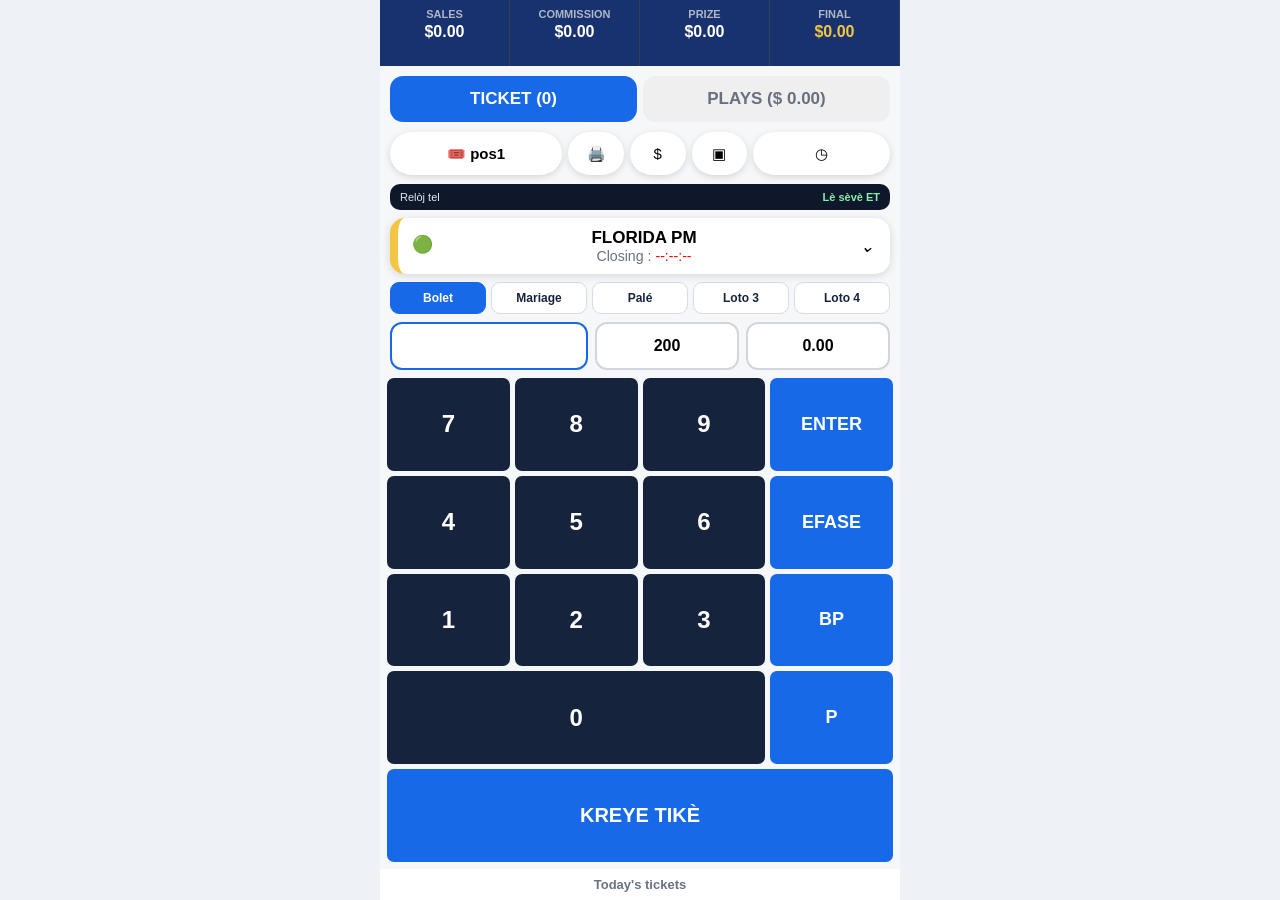
==== commit de3c6d1f: "Palé and Mariage use same 2-ball entry" ====
--- a/index.html
+++ b/index.html
@@ -58,7 +58,8 @@
 let field='number';
 num.onclick=()=>field='number'; amt.onclick=()=>field='amount';
 const DRAWS={'FLORIDA AM':[13,15],'FLORIDA PM':[21,30],'NEW YORK AM':[14,15],'NEW YORK PM':[22,15],'GEORGIA AM':[12,15],'GEORGIA PM':[18,45],'CONNECTICUT AM':[13,20],'CONNECTICUT PM':[22,15]};
-function needLen(){return st.mode==='M'||st.mode==='4'?4:st.mode==='3'?3:2}
+function isPair(){return st.mode==='M'||st.mode==='P'}
+function needLen(){return isPair()||st.mode==='4'?4:st.mode==='3'?3:2}
 function setMode(m){st.mode=m;num.value='';field='number';save();sync()}
 function sync(){
   const f=el('final'); if(f) f.textContent=fmt(st.balance);
@@ -80,12 +81,12 @@
   let n=num.value.replace(/\D/g,''), a=Number(amt.value);
   if(!n) return alert('Antre boul la.');
   const need=needLen();
-  if(n.length!==need) return alert(st.mode==='B'?'Bolet = 2 chif':st.mode==='M'?'Mariage = 2 boul (4 chif)':st.mode==='P'?'Palé = 2 chif':st.mode==='3'?'Loto 3 = 3 chif':'Loto 4 = 4 chif');
+  if(n.length!==need) return alert(isPair()?'Mariage / Palé = 2 boul (4 chif)':st.mode==='B'?'Bolet = 2 chif':st.mode==='3'?'Loto 3 = 3 chif':'Loto 4 = 4 chif');
   if(!a||a<=0){ a=Number(st.lastAmount||0); if(!a){ field='amount'; return alert('Antre montan an.'); } amt.value=a.toFixed(2); }
   if(a>Number(el('limit').value||200)) return alert('Depase limit.');
   if(a>st.balance) return alert('Balance pa sifi.');
-  const showN=st.mode==='M'?n.slice(0,2)+'-'+n.slice(2):n;
-  const t={id:Date.now(),number:showN,amount:a,draw:st.draw,mode:st.mode,at:new Date().toISOString()};
+  const showN=isPair()?n.slice(0,2)+'-'+n.slice(2):n;
+  const t={id:Date.now(),number:showN,amount:a,draw:st.draw,mode:isPair()?'M':st.mode,at:new Date().toISOString()};
   st.lastAmount=a; st.balance-=a; st.sales+=a; st.cart.push(t); save(); sync();
   num.value=''; field='number';
 }
@@ -119,7 +120,7 @@
 on('todayBtn',()=>show("Today's tickets",rows(st.tickets.filter(t=>new Date(t.at).toDateString()===new Date().toDateString()))));
 on('printBtn',()=>{if(!st.cart.length&&!st.tickets.length)return alert('Pa gen fich.');finishTicket();});
 on('moneyBtn',()=>show('Balance','<div class="row"><span>Balance</span><b>'+fmt(st.balance)+'</b></div>'));
-on('copyBtn',async()=>{const t=st.tickets[0]||st.cart[0];if(!t)return alert('Pa gen tikè.');try{await navigator.clipboard.writeText(t.number+' '+fmt(t.amount));alert('Kopye')}catch(err){alert(err.message)}});
+on('copyBtn',async()=>{const t=st.tickets[0]||st.cart[0];if(!t)return alert('Pa gen tikè.');try{await navigator.clipboard.writeText(t.number+' '+fmt(t.amount));alert('Kopye')}catch(err){alert(err.message)}};
 on('posBtn',()=>show('POS','<div class="row"><span>PDV</span><b>pos1</b></div>'));
 on('clockBtn',()=>alert(new Date().toLocaleString()));
 function tick(){
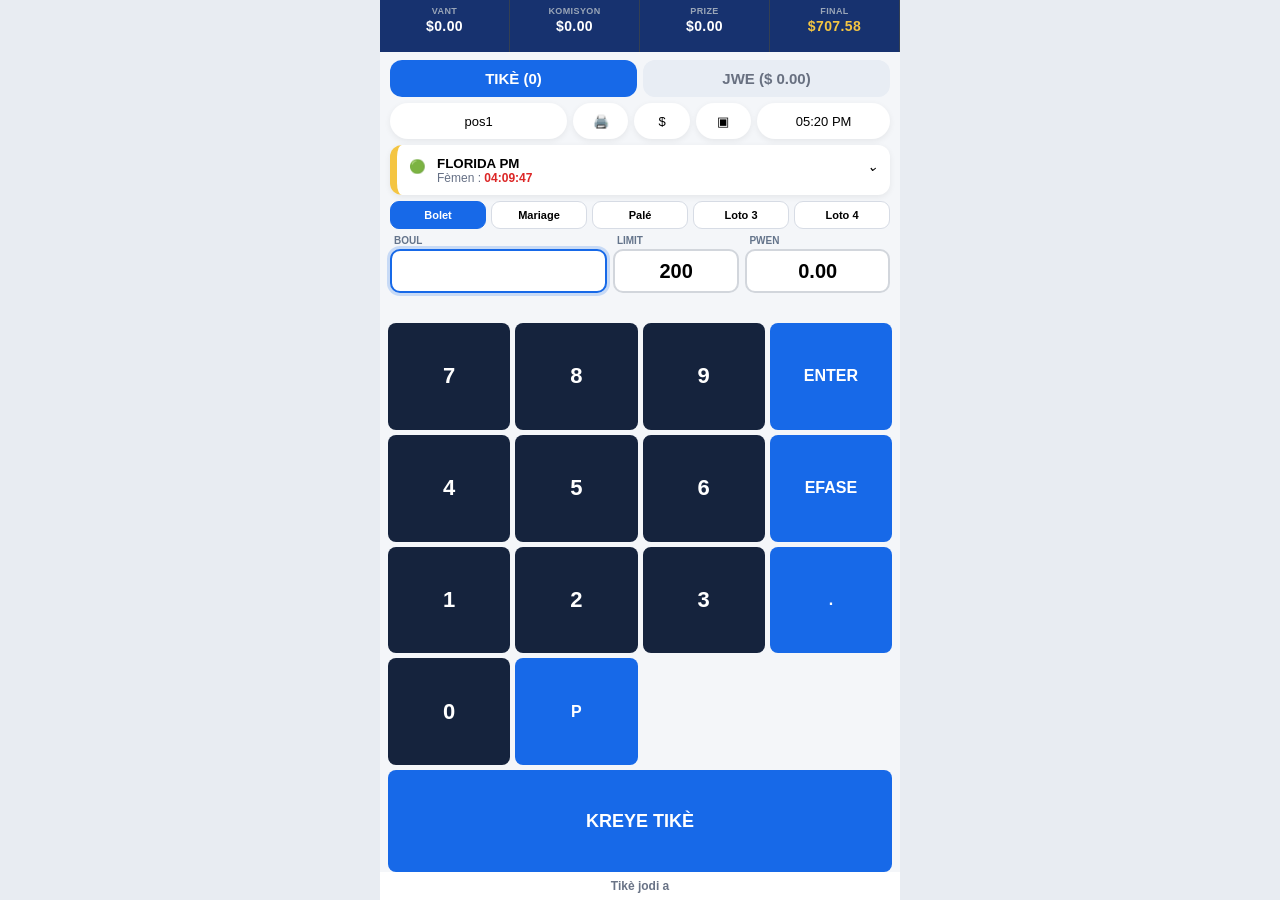
==== commit a2668105: "Boul auto first box, P for pwen, professional keypad" ====
--- a/index.html
+++ b/index.html
@@ -1,54 +1,90 @@
 <!DOCTYPE html>
 <html lang="ht">
 <head>
-  <meta charset="UTF-8" />
-  <meta name="viewport" content="width=device-width, initial-scale=1, viewport-fit=cover" />
-  <meta name="theme-color" content="#071a4a" />
-  <link rel="manifest" href="./manifest.webmanifest" />
-  <title>Cash Loto Bolet POS</title>
-  <style>
-*{box-sizing:border-box}html,body{margin:0;width:100%;height:100%;overflow:hidden;overscroll-behavior:none;background:#eef1f5;font-family:-apple-system,BlinkMacSystemFont,"Segoe UI",sans-serif;color:#101827}
-.posapp{width:100%;max-width:520px;height:100dvh;min-height:100dvh;margin:auto;background:#f6f7f9;overflow:hidden;display:flex;flex-direction:column;touch-action:manipulation}
-.stats{height:66px;background:#17326f;color:#aeb7c6;display:grid;grid-template-columns:repeat(4,1fr);text-align:center}.stats div{padding:8px 3px;border-right:1px solid #344052;font-size:11px;font-weight:800}.stats b{display:block;color:#fff;font-size:16px;margin-top:3px}.stats div:last-child b{color:#f4c542}
-.tabs{display:grid;grid-template-columns:1fr 1fr;gap:6px;padding:10px}.tabs button{border:0;border-radius:13px;padding:13px;font-size:17px;font-weight:900;color:#687080}.tabs .active{background:#1769e8;color:#fff}
-.tools{display:grid;grid-template-columns:1.7fr .55fr .55fr .55fr 1.35fr;gap:6px;padding:0 10px 9px}.tools button{min-height:43px;border:0;background:#fff;border-radius:22px;box-shadow:0 2px 7px #0002;font-size:15px}
-.draw{width:calc(100% - 20px);margin:0 10px 8px;min-height:56px;border:0;border-left:8px solid #f4c542;border-radius:15px;background:#fff;box-shadow:0 2px 8px #0002;position:relative;font-size:17px}.draw span{position:absolute;left:14px;top:16px}.draw small{display:block;color:#667085}.draw em{color:red;font-style:normal}.draw i{position:absolute;right:16px;top:18px}
-.timebar{margin:0 10px 8px;background:#0f172a;color:#e2e8f0;font-size:11px;padding:7px 10px;border-radius:10px;display:flex;justify-content:space-between}.timebar b{color:#86efac}
-.clockwarn,.offbar{margin:0 10px 8px;font-size:11px;padding:7px 10px;border-radius:10px;font-weight:700;text-align:center;display:none}.offbar.on,.clockwarn.on{display:block}.clockwarn{background:#fef3c7;color:#92400e}.offbar{background:#f59e0b;color:#111}
-.inputs{display:grid;grid-template-columns:1.1fr .8fr .8fr;gap:7px;padding:0 10px 8px}.inputs input{width:100%;height:48px;border:2px solid #d2d6dc;border-radius:12px;text-align:center;font-size:22px;font-weight:800}.inputs input:first-child{border-color:#1769e8}
-.keys{display:grid;grid-template-columns:repeat(4,1fr);gap:5px;padding:0 7px;flex:1;min-height:0}.keys button{border:0;border-radius:7px;background:#15233d;color:#fff;font-size:24px;font-weight:800;min-height:52px}
-footer{flex:0 0 auto;text-align:center;background:#fff;margin-top:7px;padding:8px max(8px,env(safe-area-inset-bottom));font-size:13px;font-weight:700;color:#697386}
-.panel{position:fixed;left:50%;transform:translateX(-50%);bottom:0;width:min(520px,100%);max-height:70vh;overflow:auto;background:#fff;border-radius:18px 18px 0 0;box-shadow:0 -10px 35px #0004;padding:16px;z-index:50}.panel.hidden{display:none}.panel h3{margin:0 0 10px}.panel .row{display:flex;justify-content:space-between;padding:10px 0;border-bottom:1px solid #eee}.panel button{padding:9px 12px;border:0;border-radius:9px;background:#1769e8;color:#fff;font-weight:700;margin:4px 4px 0 0}
+<meta charset="UTF-8"/>
+<meta name="viewport" content="width=device-width, initial-scale=1, viewport-fit=cover"/>
+<meta name="theme-color" content="#071a4a"/>
+<link rel="manifest" href="./manifest.webmanifest"/>
+<title>Cash Loto Bolet POS</title>
+<style>
+*{box-sizing:border-box}html,body{margin:0;width:100%;height:100%;overflow:hidden;background:#e8ecf2;font-family:-apple-system,BlinkMacSystemFont,"Segoe UI",sans-serif;color:#101827}
+.posapp{width:100%;max-width:520px;height:100dvh;margin:auto;background:#f4f6f9;display:flex;flex-direction:column}
+.stats{flex:0 0 52px;background:#17326f;color:#9aa6b8;display:grid;grid-template-columns:repeat(4,1fr);text-align:center}
+.stats div{padding:6px 2px;border-right:1px solid #344052;font-size:9px;font-weight:800;letter-spacing:.4px}
+.stats b{display:block;color:#fff;font-size:14px;margin-top:2px}.stats div:last-child b{color:#f4c542}
+.tabs{display:grid;grid-template-columns:1fr 1fr;gap:6px;padding:8px 10px 6px}
+.tabs button{border:0;border-radius:12px;padding:10px;font-size:15px;font-weight:900;color:#687080;background:#e8edf4}
+.tabs .active{background:#1769e8;color:#fff}
+.tools{display:grid;grid-template-columns:1.6fr .5fr .5fr .5fr 1.2fr;gap:6px;padding:0 10px 6px}
+.tools button{min-height:36px;border:0;background:#fff;border-radius:20px;box-shadow:0 2px 6px #0001;font-size:13px}
+.draw{width:calc(100% - 20px);margin:0 10px 6px;min-height:50px;border:0;border-left:7px solid #f4c542;border-radius:12px;background:#fff;box-shadow:0 2px 6px #0001;position:relative;text-align:left;padding:8px 36px 8px 40px}
+.draw span{position:absolute;left:12px;top:14px}.draw small{display:block;color:#667085;font-size:12px}.draw em{color:#dc2626;font-style:normal;font-weight:800}.draw i{position:absolute;right:12px;top:14px}
+.offbar{display:none;margin:0 10px 6px;background:#f59e0b;padding:6px;border-radius:8px;text-align:center;font-weight:800;font-size:12px}.offbar.on{display:block}
+.gamebar{display:flex;gap:5px;padding:0 10px 6px}.gamebar button{flex:1;border:1px solid #d7dce5;background:#fff;border-radius:9px;padding:7px 4px;font-size:11px;font-weight:800}.gamebar button.active{background:#1769e8;color:#fff;border-color:#1769e8}
+.inputs{display:grid;grid-template-columns:1.2fr .7fr .8fr;gap:6px;padding:0 10px 4px}
+.field{display:flex;flex-direction:column;gap:3px}.field span{font-size:10px;font-weight:800;color:#64748b;padding-left:4px}
+.field input{width:100%;height:44px;border:2px solid #d2d6dc;border-radius:10px;text-align:center;font-size:20px;font-weight:800;background:#fff}
+.field input.on{border-color:#1769e8;box-shadow:0 0 0 3px #1769e833}
+.mini{margin:0 10px 4px;min-height:22px;font-size:12px;font-weight:700;color:#334155;white-space:nowrap;overflow:auto}
+.keys{display:grid;grid-template-columns:repeat(4,1fr);gap:5px;padding:0 8px;flex:1;min-height:0}
+.keys button{border:0;border-radius:8px;background:#15233d;color:#fff;font-size:22px;font-weight:800}
+.keys .side,.keys .create{background:#1769e8;font-size:16px}
+.keys .create{grid-column:1/-1;font-size:18px}
+footer{text-align:center;background:#fff;padding:7px 8px max(7px,env(safe-area-inset-bottom));font-size:12px;font-weight:700;color:#697386}
+.panel{position:fixed;left:50%;transform:translateX(-50%);bottom:0;width:min(520px,100%);max-height:72vh;overflow:auto;background:#fff;border-radius:18px 18px 0 0;box-shadow:0 -10px 35px #0004;padding:16px;z-index:50}
+.panel.hidden{display:none}.panel .row{display:flex;justify-content:space-between;padding:9px 0;border-bottom:1px solid #eee}
+.panel button{padding:10px 12px;border:0;border-radius:9px;background:#1769e8;color:#fff;font-weight:800;margin:4px 4px 0 0}
 .wa{background:#25D366!important}.printb{background:#111!important}
 .receipt{font-family:ui-monospace,Menlo,Consolas,monospace;font-size:13px;border:1px dashed #9ca3af;padding:12px;border-radius:8px;margin:8px 0}
-.gamebar{display:flex;gap:5px;padding:0 10px 8px}.gamebar button{flex:1;border:1px solid #d7dce5;background:#fff;color:#15233d;border-radius:9px;padding:8px 6px;font-size:12px;font-weight:800}.gamebar button.active{background:#1769e8;color:#fff;border-color:#1769e8}
-.finalkeys .zero{grid-column:span 3}.finalkeys .side,.finalkeys .create{background:#1769e8;color:#fff;font-size:18px}.finalkeys .create{grid-column:1/-1;font-size:20px}
-button{-webkit-tap-highlight-color:transparent;user-select:none}input{font-size:16px!important}
-  </style>
+button{-webkit-tap-highlight-color:transparent;user-select:none}
+</style>
 </head>
 <body>
 <div class="posapp">
-<section class="stats"><div>SALES<b id="sales">$0.00</b></div><div>COMMISSION<b id="comm">$0.00</b></div><div>PRIZE<b id="prize">$0.00</b></div><div>FINAL<b id="final">$0.00</b></div></section>
-<section class="tabs"><button class="active" id="ticketTab">TICKET (<span id="tc">0</span>)</button><button id="playsTab">PLAYS ($ <span id="plays">0.00</span>)</button></section>
-<section class="tools"><button id="posBtn">🎟️ <b>pos1</b></button><button id="printBtn">🖨️</button><button id="moneyBtn">$</button><button id="copyBtn">▣</button><button id="clockBtn">◷ <span id="clock"></span></button></section>
+<section class="stats">
+<div>VANT<b id="sales">$0.00</b></div>
+<div>KOMISYON<b id="comm">$0.00</b></div>
+<div>PRIZE<b id="prize">$0.00</b></div>
+<div>FINAL<b id="final">$0.00</b></div>
+</section>
+<section class="tabs">
+<button class="active" id="ticketTab">TIKÈ (<span id="tc">0</span>)</button>
+<button id="playsTab">JWE ($ <span id="plays">0.00</span>)</button>
+</section>
+<section class="tools">
+<button id="posBtn">pos1</button>
+<button id="printBtn">🖨️</button>
+<button id="moneyBtn">$</button>
+<button id="copyBtn">▣</button>
+<button id="clockBtn"><span id="clock">--:--</span></button>
+</section>
 <div class="offbar" id="offbar">OFFLINE</div>
-<div class="timebar"><span id="phoneTime">Relòj tel</span><b id="serverTime">Lè sèvè ET</b></div>
-<div class="clockwarn" id="clockwarn">Relòj tel pa bon</div>
-<button class="draw" id="drawBtn"><span>🟢</span><b id="drawName">FLORIDA PM</b><small>Closing : <em id="countdown">--:--:--</em></small><i>⌄</i></button>
-<section class="gamebar" id="gamebar"><button class="active" data-mode="B">Bolet</button><button data-mode="M">Mariage</button><button data-mode="P">Palé</button><button data-mode="3">Loto 3</button><button data-mode="4">Loto 4</button></section>
-<section class="inputs"><input id="number" inputmode="none" readonly maxlength="4"><input id="limit" value="200" readonly><input id="amount" inputmode="none" readonly value="0.00"></section>
-<section class="keys finalkeys" id="keys">
+<button class="draw" id="drawBtn"><span>🟢</span><b id="drawName">FLORIDA PM</b><small>Fèmen : <em id="countdown">00:00:00</em></small><i>⌄</i></button>
+<section class="gamebar" id="gamebar">
+<button class="active" data-mode="B">Bolet</button>
+<button data-mode="M">Mariage</button>
+<button data-mode="PA">Palé</button>
+<button data-mode="3">Loto 3</button>
+<button data-mode="4">Loto 4</button>
+</section>
+<section class="inputs">
+<label class="field"><span>BOUL</span><input id="number" inputmode="none" readonly class="on"></label>
+<label class="field"><span>LIMIT</span><input id="limit" value="200" readonly></label>
+<label class="field"><span>PWEN</span><input id="amount" inputmode="none" readonly value="0.00"></label>
+</section>
+<div class="mini" id="mini"></div>
+<section class="keys" id="keys">
 <button data-key="7">7</button><button data-key="8">8</button><button data-key="9">9</button><button class="side" id="enter">ENTER</button>
 <button data-key="4">4</button><button data-key="5">5</button><button data-key="6">6</button><button class="side" data-key="back">EFASE</button>
-<button data-key="1">1</button><button data-key="2">2</button><button data-key="3">3</button><button class="side" data-mode="BP">BP</button>
-<button class="zero" data-key="0">0</button><button class="side" data-mode="P">P</button>
+<button data-key="1">1</button><button data-key="2">2</button><button data-key="3">3</button><button class="side" data-key=".">.</button>
+<button data-key="0">0</button><button class="side" data-act="pwen">P</button>
 <button class="create" id="createTicket">KREYE TIKÈ</button>
 </section>
-<footer id="todayBtn">Today's tickets</footer>
+<footer id="todayBtn">Tikè jodi a</footer>
 <div id="panel" class="panel hidden"></div>
 </div>
 <script>
-const S='cashloto-active-pos-v5';
+const S='cashloto-active-pos-v6';
 let st=JSON.parse(localStorage.getItem(S)||'null')||{balance:707.58,sales:0,tickets:[],cart:[],mode:'B',draw:'FLORIDA PM',lastAmount:0};
 const save=()=>localStorage.setItem(S,JSON.stringify(st));
 const el=id=>document.getElementById(id);
@@ -56,13 +92,22 @@
 const num=el('number'),amt=el('amount'),panel=el('panel');
 const fmt=n=>'$'+Number(n||0).toFixed(2);
 let field='number';
-num.onclick=()=>field='number'; amt.onclick=()=>field='amount';
 const DRAWS={'FLORIDA AM':[13,15],'FLORIDA PM':[21,30],'NEW YORK AM':[14,15],'NEW YORK PM':[22,15],'GEORGIA AM':[12,15],'GEORGIA PM':[18,45],'CONNECTICUT AM':[13,20],'CONNECTICUT PM':[22,15]};
-function isPair(){return st.mode==='M'||st.mode==='P'}
+function isPair(){return st.mode==='M'||st.mode==='PA'}
 function needLen(){return isPair()||st.mode==='4'?4:st.mode==='3'?3:2}
-function setMode(m){st.mode=m;num.value='';field='number';save();sync()}
+function setField(f){
+  field=f;
+  num.classList.toggle('on',f==='number');
+  amt.classList.toggle('on',f==='amount');
+}
+function pretty(n){
+  n=String(n||'').replace(/\D/g,'');
+  if(isPair()&&n.length>2) return n.slice(0,2)+'-'+n.slice(2,4);
+  return n;
+}
+function setMode(m){st.mode=m;num.value='';setField('number');save();sync()}
 function sync(){
-  const f=el('final'); if(f) f.textContent=fmt(st.balance);
+  el('final').textContent=fmt(st.balance);
   el('sales').textContent=fmt(st.sales);
   el('comm').textContent=fmt(st.sales*0.1);
   el('tc').textContent=st.tickets.length;
@@ -70,72 +115,86 @@
   el('drawName').textContent=st.draw;
   document.querySelectorAll('#gamebar [data-mode]').forEach(b=>b.classList.toggle('active',b.dataset.mode===st.mode));
   el('offbar').classList.toggle('on',!navigator.onLine);
-}
-function rows(a){return a.length?a.map(t=>'<div class="row"><span><b>'+t.number+'</b> · '+t.draw+' · '+t.mode+'</span><b>'+fmt(t.amount)+'</b></div>').join(''):'<p>Pa gen tikè.</p>'}
+  el('mini').textContent=st.cart.length?st.cart.map(t=>t.number+' '+fmt(t.amount)).join('   '):'';
+}
+function rows(a){return a.length?a.map(t=>'<div class="row"><span><b>'+t.number+'</b> · '+t.draw+'</span><b>'+fmt(t.amount)+'</b></div>').join(''):'<p>Pa gen tikè.</p>'}
 function show(t,h){panel.innerHTML='<h3>'+t+'</h3>'+h+'<p><button id="closePanel">Fèmen</button></p>';panel.classList.remove('hidden');on('closePanel',()=>panel.classList.add('hidden'))}
 function receiptHtml(list){
   const tot=list.reduce((a,t)=>a+t.amount,0);
   return '<div class="receipt"><h3>** ORIGINAL **</h3><div class="row"><span>Tiraj</span><b>'+st.draw+'</b></div><div class="row"><span>BOUL</span><b>PWEN</b></div>'+list.map(t=>'<div class="row"><span>'+t.number+'</span><b>'+fmt(t.amount)+'</b></div>').join('')+'<div class="row"><span>TOTAL FICH</span><b>'+fmt(tot)+'</b></div></div>';
 }
 function addPlay(){
-  let n=num.value.replace(/\D/g,''), a=Number(amt.value);
+  let n=num.value.replace(/\D/g,''),a=Number(amt.value);
   if(!n) return alert('Antre boul la.');
-  const need=needLen();
-  if(n.length!==need) return alert(isPair()?'Mariage / Palé = 2 boul (4 chif)':st.mode==='B'?'Bolet = 2 chif':st.mode==='3'?'Loto 3 = 3 chif':'Loto 4 = 4 chif');
-  if(!a||a<=0){ a=Number(st.lastAmount||0); if(!a){ field='amount'; return alert('Antre montan an.'); } amt.value=a.toFixed(2); }
+  if(n.length!==needLen()) return alert(isPair()?'Mariage / Pale = 2 boul (4 chif)':st.mode==='B'?'Bolet = 2 chif':st.mode==='3'?'Loto 3 = 3 chif':'Loto 4 = 4 chif');
+  if(!a||a<=0){a=Number(st.lastAmount||0);if(!a){setField('amount');return alert('Peze P epi antre pwen an.');}amt.value=a.toFixed(2);}
   if(a>Number(el('limit').value||200)) return alert('Depase limit.');
-  if(a>st.balance) return alert('Balance pa sifi.');
-  const showN=isPair()?n.slice(0,2)+'-'+n.slice(2):n;
-  const t={id:Date.now(),number:showN,amount:a,draw:st.draw,mode:isPair()?'M':st.mode,at:new Date().toISOString()};
-  st.lastAmount=a; st.balance-=a; st.sales+=a; st.cart.push(t); save(); sync();
-  num.value=''; field='number';
+  if(a>st.balance) return alert('Balans pa sifi.');
+  const t={id:Date.now(),number:pretty(n),amount:a,draw:st.draw,mode:isPair()?'M':st.mode,at:new Date().toISOString()};
+  st.lastAmount=a;st.balance-=a;st.sales+=a;st.cart.push(t);save();sync();
+  num.value='';setField('number');
 }
 function finishTicket(){
-  if(!st.cart.length) return alert('Pa gen play. ENTER boul la anvan.');
+  if(!st.cart.length) return alert('ENTER boul la anvan.');
   const list=[...st.cart];
   list.forEach(t=>st.tickets.unshift(t));
-  st.cart=[]; save(); sync();
-  show('Tikè pare', receiptHtml(list)+'<button class="printb" id="finalPrint">Enprime</button><button class="wa" id="finalWa">WhatsApp</button>');
+  st.cart=[];save();sync();
+  show('Tikè pare',receiptHtml(list)+'<button class="printb" id="finalPrint">Enprime</button><button class="wa" id="finalWa">WhatsApp</button>');
   on('finalPrint',()=>window.print());
   on('finalWa',()=>{const tot=list.reduce((a,t)=>a+t.amount,0);location.href='https://wa.me/?text='+encodeURIComponent('Cash Loto '+st.draw+'\n'+list.map(t=>t.number+' = '+fmt(t.amount)).join('\n')+'\nTotal '+fmt(tot));});
 }
-el('gamebar').onclick=e=>{const b=e.target.closest('[data-mode]'); if(b) setMode(b.dataset.mode);};
+num.onclick=()=>setField('number');
+amt.onclick=()=>setField('amount');
+el('gamebar').onclick=e=>{const b=e.target.closest('[data-mode]');if(b)setMode(b.dataset.mode);};
 el('keys').onclick=e=>{
-  const b=e.target.closest('button'); if(!b) return;
-  if(b.id==='enter'||b.id==='createTicket') return;
-  const k=b.dataset.key,m=b.dataset.mode;
-  if(m==='P'||m==='BP'){ setMode(m==='BP'?'B':'P'); return; }
-  if(k==='back'){ if(field==='amount') amt.value=amt.value.length>1?amt.value.slice(0,-1):'0'; else num.value=num.value.slice(0,-1); return; }
+  const b=e.target.closest('button');if(!b)return;
+  if(b.id==='enter'||b.id==='createTicket')return;
+  if(b.dataset.act==='pwen'){setField('amount');if(amt.value==='0.00')amt.value='';return;}
+  const k=b.dataset.key;
+  if(k==='back'){
+    if(field==='amount') amt.value=amt.value.length>1?amt.value.slice(0,-1):'0';
+    else num.value=pretty(num.value.replace(/\D/g,'').slice(0,-1));
+    return;
+  }
+  if(k==='.'){
+    setField('amount');
+    if(!String(amt.value).includes('.')) amt.value=(amt.value||'0')+'.';
+    return;
+  }
   if(/^\d$/.test(k)){
-    if(field==='amount') amt.value=(amt.value==='0.00'||amt.value==='0')?k:amt.value+k;
-    else num.value=(num.value.replace(/\D/g,'')+k).slice(0,needLen());
+    if(field==='amount'){
+      if(amt.value==='0.00'||amt.value==='0') amt.value=k;
+      else amt.value+=k;
+    } else {
+      const raw=(num.value.replace(/\D/g,'')+k).slice(0,needLen());
+      num.value=pretty(raw);
+      if(raw.length>=needLen()) setField('amount');
+    }
   }
 };
 on('enter',addPlay);
 on('createTicket',finishTicket);
 on('drawBtn',()=>show('Chwazi tiraj',Object.keys(DRAWS).map(d=>'<div class="row"><span>'+d+'</span><button data-draw="'+d+'">Chwazi</button></div>').join('')));
-panel.onclick=e=>{const d=e.target.dataset.draw; if(d){st.draw=d;save();sync();panel.classList.add('hidden');}};
+panel.onclick=e=>{const d=e.target.dataset.draw;if(d){st.draw=d;save();sync();panel.classList.add('hidden');}};
 on('ticketTab',()=>show('Tikè',rows(st.tickets)));
-on('playsTab',()=>show('Plays',rows(st.cart)+receiptHtml(st.cart)));
-on('todayBtn',()=>show("Today's tickets",rows(st.tickets.filter(t=>new Date(t.at).toDateString()===new Date().toDateString()))));
-on('printBtn',()=>{if(!st.cart.length&&!st.tickets.length)return alert('Pa gen fich.');finishTicket();});
-on('moneyBtn',()=>show('Balance','<div class="row"><span>Balance</span><b>'+fmt(st.balance)+'</b></div>'));
-on('copyBtn',async()=>{const t=st.tickets[0]||st.cart[0];if(!t)return alert('Pa gen tikè.');try{await navigator.clipboard.writeText(t.number+' '+fmt(t.amount));alert('Kopye')}catch(err){alert(err.message)}};
+on('playsTab',()=>show('Jwe',rows(st.cart)+receiptHtml(st.cart)));
+on('todayBtn',()=>show('Tikè jodi a',rows(st.tickets.filter(t=>new Date(t.at).toDateString()===new Date().toDateString()))));
+on('printBtn',()=>{if(!st.cart.length)return alert('Pa gen fich.');finishTicket();});
+on('moneyBtn',()=>show('Balans','<div class="row"><span>Balans</span><b>'+fmt(st.balance)+'</b></div>'));
+on('copyBtn',async()=>{const t=st.tickets[0]||st.cart[0];if(!t)return alert('Pa gen tikè.');try{await navigator.clipboard.writeText(t.number+' '+fmt(t.amount));alert('Kopye')}catch(err){alert(err.message)}});
 on('posBtn',()=>show('POS','<div class="row"><span>PDV</span><b>pos1</b></div>'));
 on('clockBtn',()=>alert(new Date().toLocaleString()));
 function tick(){
-  const now=new Date(), et=new Date(now.toLocaleString('en-US',{timeZone:'America/New_York'}));
-  el('phoneTime').textContent='Tel '+now.toLocaleTimeString();
-  el('serverTime').textContent='Sèvè '+et.toLocaleTimeString()+' ET';
-  el('clockwarn').classList.toggle('on', Math.abs(now-et)>5*60*1000);
+  const now=new Date();
+  const et=new Date(now.toLocaleString('en-US',{timeZone:'America/New_York'}));
   const hhmm=DRAWS[st.draw]; if(!hhmm) return;
   const close=new Date(et); close.setHours(hhmm[0],hhmm[1],0,0);
   let sec=Math.max(0,Math.floor((close-et)/1000));
   el('countdown').textContent=[Math.floor(sec/3600),Math.floor(sec%3600/60),sec%60].map(x=>String(x).padStart(2,'0')).join(':');
-  el('clock').textContent=et.toLocaleTimeString([],{hour:'2-digit',minute:'2-digit',second:'2-digit'});
-}
-setInterval(tick,1000); tick(); sync();
-window.addEventListener('online',sync); window.addEventListener('offline',sync);
+  if(el('clock')) el('clock').textContent=et.toLocaleTimeString([],{hour:'2-digit',minute:'2-digit'});
+}
+setInterval(tick,1000);tick();sync();setField('number');
+window.addEventListener('online',sync);window.addEventListener('offline',sync);
 if('serviceWorker' in navigator) navigator.serviceWorker.register('./sw.js');
 </script>
 </body>
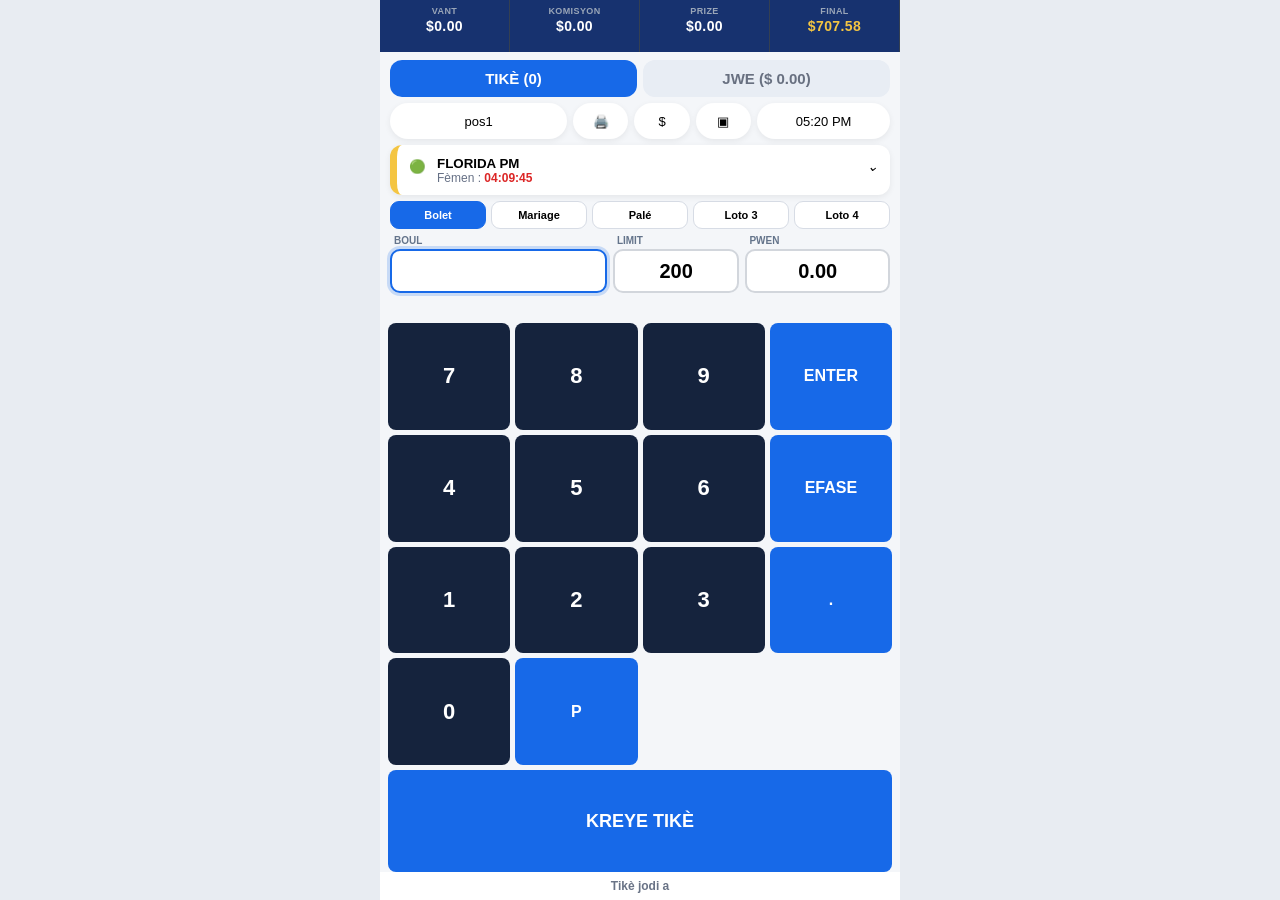
==== commit c2f8386e: "Keep play review only in Ticket and remove inline ball list" ====
--- a/index.html
+++ b/index.html
@@ -110,7 +110,7 @@
   el('final').textContent=fmt(st.balance);
   el('sales').textContent=fmt(st.sales);
   el('comm').textContent=fmt(st.sales*0.1);
-  el('tc').textContent=st.tickets.length;
+  el('tc').textContent=st.cart.length;
   el('plays').textContent=st.cart.reduce((a,t)=>a+t.amount,0).toFixed(2);
   el('drawName').textContent=st.draw;
   document.querySelectorAll('#gamebar [data-mode]').forEach(b=>b.classList.toggle('active',b.dataset.mode===st.mode));
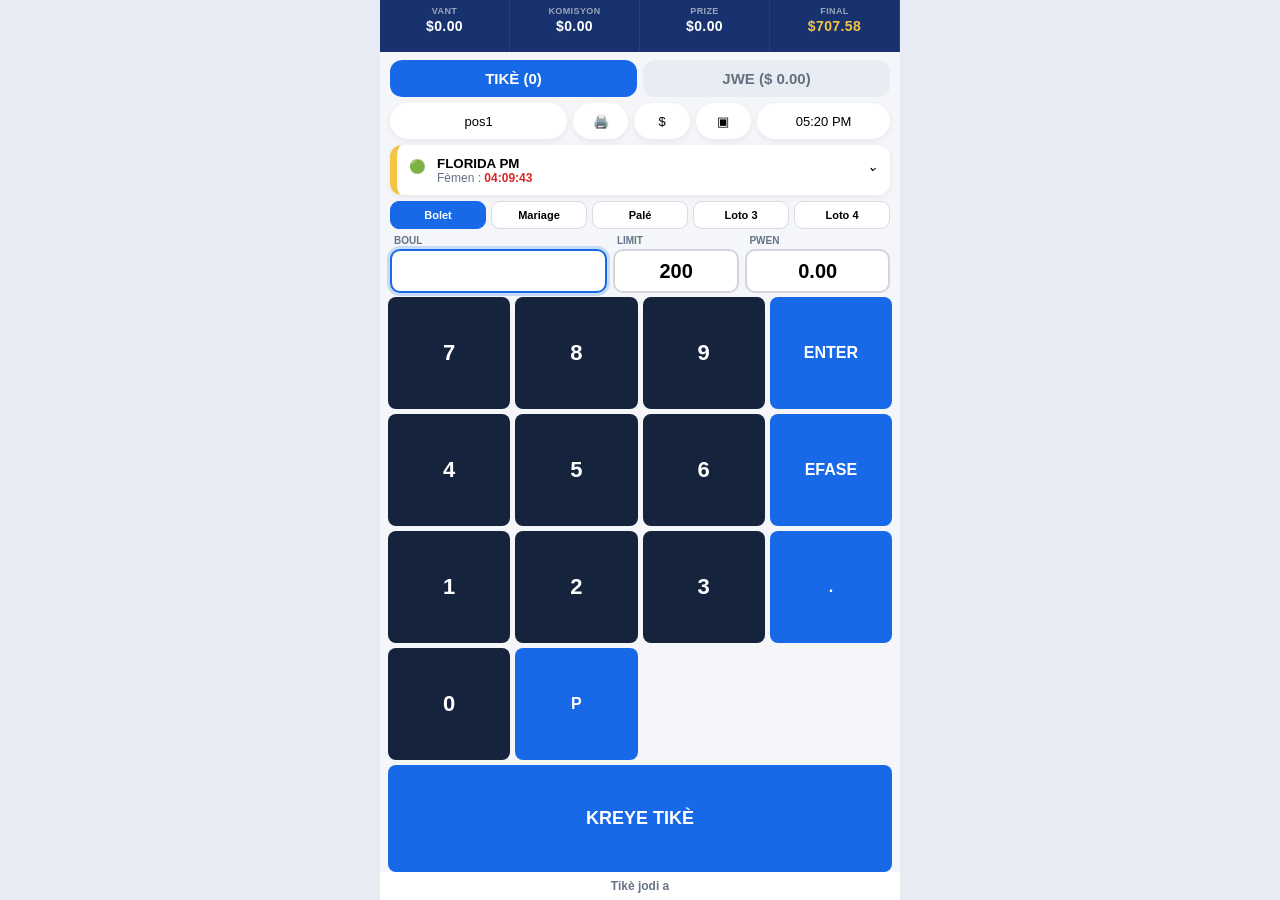
==== commit 44c93bf5: "Remove inline play preview under ball input" ====
--- a/index.html
+++ b/index.html
@@ -72,7 +72,6 @@
 <label class="field"><span>LIMIT</span><input id="limit" value="200" readonly></label>
 <label class="field"><span>PWEN</span><input id="amount" inputmode="none" readonly value="0.00"></label>
 </section>
-<div class="mini" id="mini"></div>
 <section class="keys" id="keys">
 <button data-key="7">7</button><button data-key="8">8</button><button data-key="9">9</button><button class="side" id="enter">ENTER</button>
 <button data-key="4">4</button><button data-key="5">5</button><button data-key="6">6</button><button class="side" data-key="back">EFASE</button>
@@ -115,7 +114,7 @@
   el('drawName').textContent=st.draw;
   document.querySelectorAll('#gamebar [data-mode]').forEach(b=>b.classList.toggle('active',b.dataset.mode===st.mode));
   el('offbar').classList.toggle('on',!navigator.onLine);
-  el('mini').textContent=st.cart.length?st.cart.map(t=>t.number+' '+fmt(t.amount)).join('   '):'';
+  
 }
 function rows(a){return a.length?a.map(t=>'<div class="row"><span><b>'+t.number+'</b> · '+t.draw+'</span><b>'+fmt(t.amount)+'</b></div>').join(''):'<p>Pa gen tikè.</p>'}
 function show(t,h){panel.innerHTML='<h3>'+t+'</h3>'+h+'<p><button id="closePanel">Fèmen</button></p>';panel.classList.remove('hidden');on('closePanel',()=>panel.classList.add('hidden'))}
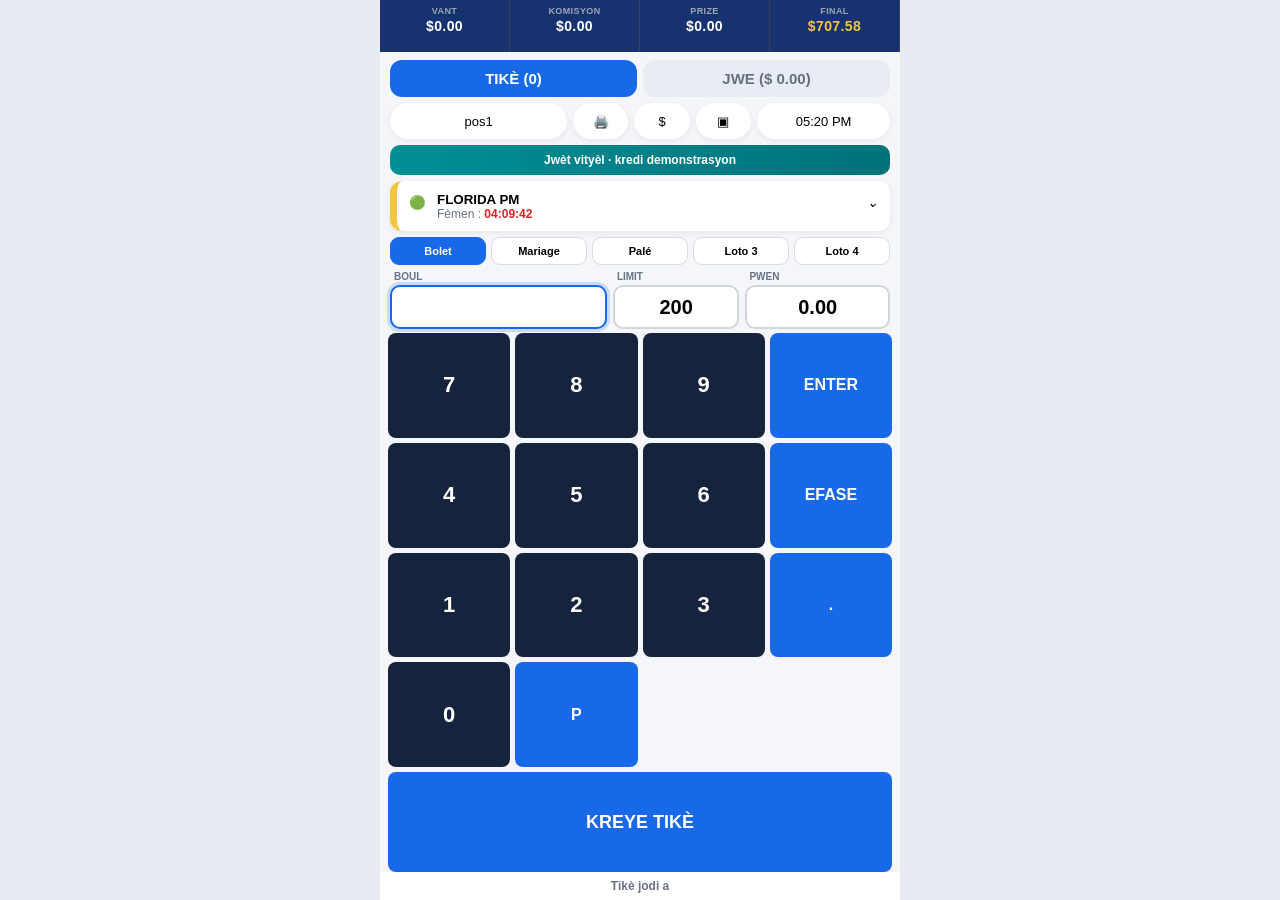
==== commit 0a0fa93c: "Add Cash Paryaj virtual games demo with virtual credits Functional preview of Lucky Six, European ro" ====
--- a/index.html
+++ b/index.html
@@ -3,12 +3,13 @@
 <head>
 <meta charset="UTF-8"/>
 <meta name="viewport" content="width=device-width, initial-scale=1, viewport-fit=cover"/>
-<meta name="theme-color" content="#071a4a"/>
+<meta name="theme-color" content="#008f96"/>
 <link rel="manifest" href="./manifest.webmanifest"/>
 <title>Cash Loto Bolet POS</title>
 <style>
 *{box-sizing:border-box}html,body{margin:0;width:100%;height:100%;overflow:hidden;background:#e8ecf2;font-family:-apple-system,BlinkMacSystemFont,"Segoe UI",sans-serif;color:#101827}
 .posapp{width:100%;max-width:520px;height:100dvh;margin:auto;background:#f4f6f9;display:flex;flex-direction:column}
+.virtlink{margin:0 10px 6px;display:block;text-align:center;text-decoration:none;font-weight:800;font-size:12px;padding:8px;border-radius:10px;background:linear-gradient(90deg,#008f96,#00727a);color:#fff}
 .stats{flex:0 0 52px;background:#17326f;color:#9aa6b8;display:grid;grid-template-columns:repeat(4,1fr);text-align:center}
 .stats div{padding:6px 2px;border-right:1px solid #344052;font-size:9px;font-weight:800;letter-spacing:.4px}
 .stats b{display:block;color:#fff;font-size:14px;margin-top:2px}.stats div:last-child b{color:#f4c542}
@@ -59,6 +60,7 @@
 <button id="clockBtn"><span id="clock">--:--</span></button>
 </section>
 <div class="offbar" id="offbar">OFFLINE</div>
+<a class="virtlink" href="./virtual/index.html">Jwèt vityèl · kredi demonstrasyon</a>
 <button class="draw" id="drawBtn"><span>🟢</span><b id="drawName">FLORIDA PM</b><small>Fèmen : <em id="countdown">00:00:00</em></small><i>⌄</i></button>
 <section class="gamebar" id="gamebar">
 <button class="active" data-mode="B">Bolet</button>
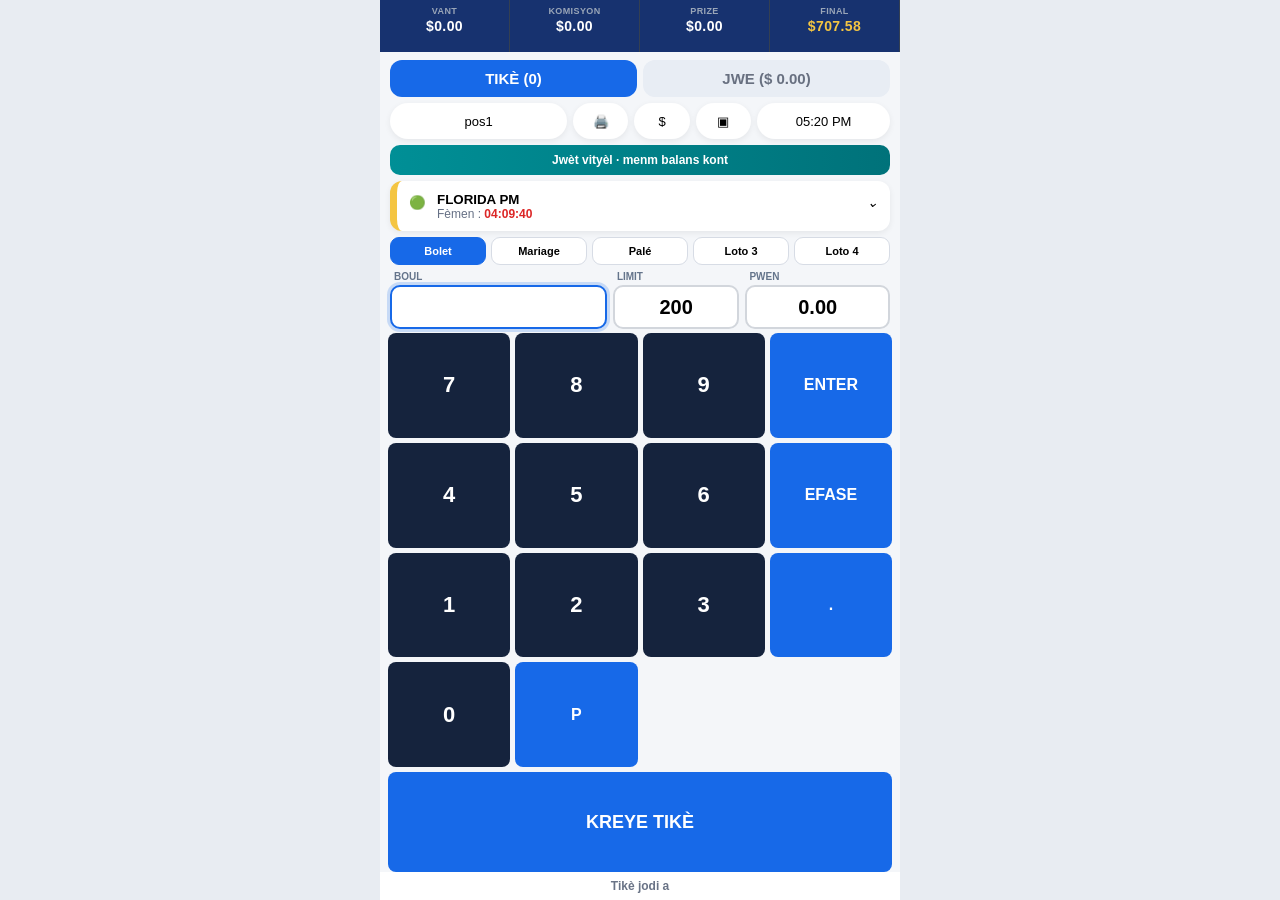
==== commit 9150eb41: "Unify POS and virtual games on one account balance Debit/credit for all virtual games now read and w" ====
--- a/index.html
+++ b/index.html
@@ -60,7 +60,7 @@
 <button id="clockBtn"><span id="clock">--:--</span></button>
 </section>
 <div class="offbar" id="offbar">OFFLINE</div>
-<a class="virtlink" href="./virtual/index.html">Jwèt vityèl · kredi demonstrasyon</a>
+<a class="virtlink" href="./virtual/index.html">Jwèt vityèl · menm balans kont</a>
 <button class="draw" id="drawBtn"><span>🟢</span><b id="drawName">FLORIDA PM</b><small>Fèmen : <em id="countdown">00:00:00</em></small><i>⌄</i></button>
 <section class="gamebar" id="gamebar">
 <button class="active" data-mode="B">Bolet</button>
@@ -181,7 +181,13 @@
 on('playsTab',()=>show('Jwe',rows(st.cart)+receiptHtml(st.cart)));
 on('todayBtn',()=>show('Tikè jodi a',rows(st.tickets.filter(t=>new Date(t.at).toDateString()===new Date().toDateString()))));
 on('printBtn',()=>{if(!st.cart.length)return alert('Pa gen fich.');finishTicket();});
-on('moneyBtn',()=>show('Balans','<div class="row"><span>Balans</span><b>'+fmt(st.balance)+'</b></div>'));
+on('moneyBtn',()=>{
+  show('Balans kont',
+    '<div class="row"><span>Balans</span><b>'+fmt(st.balance)+'</b></div>'+
+    '<p style="font-size:12px;color:#64748b;margin:8px 0">Menm balans pou POS ak jwèt vityèl.</p>'+
+    '<button id="topUpBtn" type="button">Ranpli $1000</button>');
+  on('topUpBtn',()=>{st.balance=1000;save();sync();panel.classList.add('hidden');});
+});
 on('copyBtn',async()=>{const t=st.tickets[0]||st.cart[0];if(!t)return alert('Pa gen tikè.');try{await navigator.clipboard.writeText(t.number+' '+fmt(t.amount));alert('Kopye')}catch(err){alert(err.message)}});
 on('posBtn',()=>show('POS','<div class="row"><span>PDV</span><b>pos1</b></div>'));
 on('clockBtn',()=>alert(new Date().toLocaleString()));
@@ -196,6 +202,13 @@
 }
 setInterval(tick,1000);tick();sync();setField('number');
 window.addEventListener('online',sync);window.addEventListener('offline',sync);
+window.addEventListener('storage',e=>{
+  if(e.key!==S)return;
+  try{const next=JSON.parse(localStorage.getItem(S)||'null');if(next){st=next;sync();}}catch(_){}
+});
+window.addEventListener('focus',()=>{
+  try{const next=JSON.parse(localStorage.getItem(S)||'null');if(next){st=next;sync();}}catch(_){}
+});
 if('serviceWorker' in navigator) navigator.serviceWorker.register('./sw.js');
 </script>
 </body>
